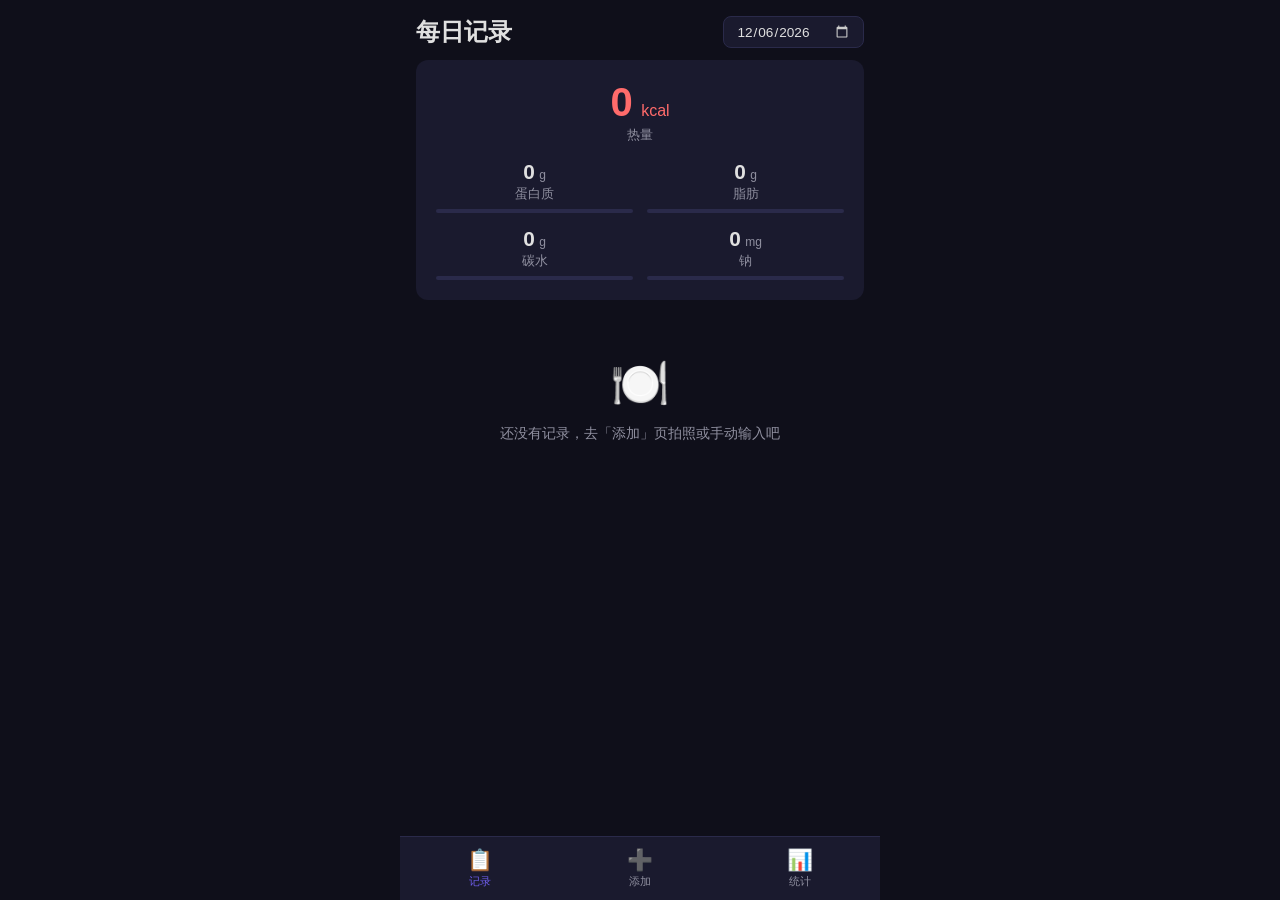
==== index.html @ 3f04aa39 "Initial commit: 营养热量追踪 PWA" ====
<!DOCTYPE html>
<html lang="zh-CN">
<head>
  <meta charset="UTF-8">
  <meta name="viewport" content="width=device-width, initial-scale=1.0, user-scalable=no">
  <meta name="theme-color" content="#1a1a2e">
  <meta name="description" content="营养热量追踪 - 拍照识别营养成分表，计算每日营养摄入">
  <link rel="manifest" href="manifest.json">
  <link rel="icon" href="icons/icon-192.svg">
  <title>营养热量追踪</title>
  <link rel="stylesheet" href="css/style.css">
</head>
<body>
  <div id="app">
    <!-- ====== 记录页 ====== -->
    <div id="page-log" class="page active">
      <div class="page-header">
        <h1>每日记录</h1>
        <input type="date" id="log-date" class="date-picker">
      </div>

      <!-- 每日营养总结卡片 -->
      <div class="summary-card">
        <div class="summary-main">
          <div class="summary-item highlight">
            <span class="summary-value" id="sum-kcal">0</span>
            <span class="summary-unit">kcal</span>
            <span class="summary-label">热量</span>
          </div>
        </div>
        <div class="summary-grid">
          <div class="summary-item">
            <span class="summary-value" id="sum-protein">0</span>
            <span class="summary-unit">g</span>
            <span class="summary-label">蛋白质</span>
            <div class="progress-bar"><div class="progress-fill protein" id="bar-protein"></div></div>
          </div>
          <div class="summary-item">
            <span class="summary-value" id="sum-fat">0</span>
            <span class="summary-unit">g</span>
            <span class="summary-label">脂肪</span>
            <div class="progress-bar"><div class="progress-fill fat" id="bar-fat"></div></div>
          </div>
          <div class="summary-item">
            <span class="summary-value" id="sum-carbs">0</span>
            <span class="summary-unit">g</span>
            <span class="summary-label">碳水</span>
            <div class="progress-bar"><div class="progress-fill carbs" id="bar-carbs"></div></div>
          </div>
          <div class="summary-item">
            <span class="summary-value" id="sum-sodium">0</span>
            <span class="summary-unit">mg</span>
            <span class="summary-label">钠</span>
            <div class="progress-bar"><div class="progress-fill sodium" id="bar-sodium"></div></div>
          </div>
        </div>
      </div>

      <!-- 食物列表 -->
      <div class="food-list" id="food-list">
        <div class="empty-state">
          <span class="empty-icon">🍽️</span>
          <p>还没有记录，去「添加」页拍照或手动输入吧</p>
        </div>
      </div>
    </div>

    <!-- ====== 添加页 ====== -->
    <div id="page-add" class="page">
      <div class="page-header">
        <h1>添加食物</h1>
      </div>

      <!-- 步骤 1: 上传图片 -->
      <div id="add-step-upload" class="add-step">
        <div class="upload-area">
          <input type="file" id="file-input" accept="image/*" capture="environment" hidden>
          <button class="btn btn-primary btn-lg" id="btn-camera">
            <span class="btn-icon">📷</span> 拍照
          </button>
          <button class="btn btn-outline btn-lg" id="btn-gallery">
            <span class="btn-icon">🖼️</span> 从相册选择
          </button>
          <button class="btn btn-text" id="btn-manual">
            跳过拍照，手动输入
          </button>
        </div>
      </div>

      <!-- 步骤 2: 图片预览 & OCR -->
      <div id="add-step-preview" class="add-step hidden">
        <div class="preview-container">
          <img id="preview-img" src="" alt="预览">
          <button class="btn btn-secondary" id="btn-repick">重新选择</button>
        </div>
        <button class="btn btn-primary btn-lg btn-full" id="btn-ocr-start">
          开始识别营养成分
        </button>
      </div>

      <!-- 步骤 3: OCR 进行中 -->
      <div id="add-step-ocr" class="add-step hidden">
        <div class="ocr-loading">
          <div class="spinner"></div>
          <p id="ocr-status">正在加载识别引擎...</p>
          <div class="ocr-progress-bar">
            <div class="ocr-progress-fill" id="ocr-progress"></div>
          </div>
        </div>
      </div>

      <!-- 步骤 4 & 5: 识别结果 + 输入重量 -->
      <div id="add-step-result" class="add-step hidden">
        <div class="result-card">
          <div class="form-group">
            <label>食品名称</label>
            <input type="text" id="food-name" placeholder="例如：奥利奥饼干">
          </div>

          <div class="form-group">
            <label>营养成分（每 100g）</label>
            <div class="nutrition-form">
              <div class="nf-row">
                <span class="nf-label">能量</span>
                <input type="number" id="nf-energy" step="0.1" placeholder="0">
                <span class="nf-unit">kJ</span>
                <span class="nf-derived" id="nf-kcal"></span>
              </div>
              <div class="nf-row">
                <span class="nf-label">蛋白质</span>
                <input type="number" id="nf-protein" step="0.1" placeholder="0">
                <span class="nf-unit">g</span>
              </div>
              <div class="nf-row">
                <span class="nf-label">脂肪</span>
                <input type="number" id="nf-fat" step="0.1" placeholder="0">
                <span class="nf-unit">g</span>
              </div>
              <div class="nf-row">
                <span class="nf-label">碳水</span>
                <input type="number" id="nf-carbs" step="0.1" placeholder="0">
                <span class="nf-unit">g</span>
              </div>
              <div class="nf-row">
                <span class="nf-label">钠</span>
                <input type="number" id="nf-sodium" step="0.1" placeholder="0">
                <span class="nf-unit">mg</span>
              </div>
            </div>
          </div>

          <div class="form-group">
            <label>吃了多少？</label>
            <div class="weight-input-row">
              <input type="number" id="food-weight" step="0.1" placeholder="0" class="weight-input">
              <span class="weight-unit">克 (g)</span>
            </div>
            <div class="quick-weights">
              <button class="btn btn-sm btn-outline" data-weight="50">50g</button>
              <button class="btn btn-sm btn-outline" data-weight="100">100g</button>
              <button class="btn btn-sm btn-outline" data-weight="200">200g</button>
              <button class="btn btn-sm btn-outline" data-weight="250">250g</button>
              <button class="btn btn-sm btn-outline" data-weight="500">500g</button>
            </div>
          </div>

          <!-- 预估摄入 -->
          <div class="estimated-intake" id="estimated-intake">
            <div class="est-title">预估摄入</div>
            <div class="est-grid">
              <span>热量: <strong id="est-kcal">0</strong> kcal</span>
              <span>蛋白质: <strong id="est-protein">0</strong> g</span>
              <span>脂肪: <strong id="est-fat">0</strong> g</span>
              <span>碳水: <strong id="est-carbs">0</strong> g</span>
              <span>钠: <strong id="est-sodium">0</strong> mg</span>
            </div>
          </div>

          <button class="btn btn-primary btn-lg btn-full" id="btn-save">保存记录</button>
        </div>
      </div>
    </div>

    <!-- ====== 统计页 ====== -->
    <div id="page-stats" class="page">
      <div class="page-header">
        <h1>营养统计</h1>
      </div>

      <div class="stats-period">
        <button class="btn btn-sm btn-active" data-period="7">7天</button>
        <button class="btn btn-sm btn-outline" data-period="30">30天</button>
      </div>

      <!-- 热量趋势图 -->
      <div class="stats-card">
        <h3>每日热量摄入趋势</h3>
        <div class="chart-container" id="chart-calories">
          <div class="empty-state small">
            <p>数据不足，多记录几天再来看吧</p>
          </div>
        </div>
      </div>

      <!-- 平均摄入 -->
      <div class="stats-card">
        <h3>平均每日摄入</h3>
        <div class="stats-avg-grid" id="stats-avg">
          <div class="stat-avg-item">
            <span class="stat-value" id="avg-kcal">--</span>
            <span class="stat-label">热量 (kcal)</span>
          </div>
          <div class="stat-avg-item">
            <span class="stat-value" id="avg-protein">--</span>
            <span class="stat-label">蛋白质 (g)</span>
          </div>
          <div class="stat-avg-item">
            <span class="stat-value" id="avg-fat">--</span>
            <span class="stat-label">脂肪 (g)</span>
          </div>
          <div class="stat-avg-item">
            <span class="stat-value" id="avg-carbs">--</span>
            <span class="stat-label">碳水 (g)</span>
          </div>
        </div>
      </div>
    </div>

    <!-- ====== 底部导航 ====== -->
    <nav class="bottom-nav">
      <button class="nav-btn active" data-page="log">
        <span class="nav-icon">📋</span>
        <span class="nav-text">记录</span>
      </button>
      <button class="nav-btn" data-page="add">
        <span class="nav-icon">➕</span>
        <span class="nav-text">添加</span>
      </button>
      <button class="nav-btn" data-page="stats">
        <span class="nav-icon">📊</span>
        <span class="nav-text">统计</span>
      </button>
    </nav>

    <!-- 提示消息 -->
    <div class="toast" id="toast"></div>
  </div>

  <script src="js/storage.js"></script>
  <script src="js/calc.js"></script>
  <script src="js/parser.js"></script>
  <script src="js/ocr.js"></script>
  <script src="js/ui.js"></script>
  <script src="js/app.js"></script>
</body>
</html>
---- css/style.css ----
/* ====== Reset & Base ====== */
*, *::before, *::after { box-sizing: border-box; margin: 0; padding: 0; }

:root {
  --bg: #0f0f1a;
  --surface: #1a1a2e;
  --surface2: #222240;
  --border: #2a2a4a;
  --text: #e0e0e0;
  --text-secondary: #9090a0;
  --primary: #6c5ce7;
  --primary-hover: #7d6ff0;
  --danger: #e74c3c;
  --success: #2ecc71;
  --warning: #f39c12;
  --kcal: #ff6b6b;
  --protein: #4ecdc4;
  --fat: #f9ca24;
  --carbs: #a29bfe;
  --sodium: #fd79a8;
  --radius: 12px;
  --radius-sm: 8px;
  --bottom-nav-h: 64px;
  --header-h: 56px;
  --safe-bottom: env(safe-area-inset-bottom, 0px);
}

html, body {
  height: 100%;
  font-family: -apple-system, BlinkMacSystemFont, "Segoe UI", Roboto, "Helvetica Neue", sans-serif;
  background: var(--bg);
  color: var(--text);
  -webkit-tap-highlight-color: transparent;
  overscroll-behavior: none;
}

input, button { font-family: inherit; font-size: inherit; color: inherit; }
input { background: var(--bg); border: 1px solid var(--border); border-radius: var(--radius-sm); padding: 10px 14px; color: var(--text); width: 100%; outline: none; transition: border-color 0.2s; }
input:focus { border-color: var(--primary); }
button { cursor: pointer; border: none; background: none; }
.hidden { display: none !important; }

/* ====== App Layout ====== */
#app {
  max-width: 480px;
  margin: 0 auto;
  height: 100%;
  display: flex;
  flex-direction: column;
  position: relative;
}
.page {
  display: none;
  flex: 1;
  overflow-y: auto;
  padding: 0 16px var(--bottom-nav-h);
}
.page.active { display: block; }
.page-header {
  position: sticky; top: 0; z-index: 10;
  background: var(--bg);
  padding: 16px 0 12px;
  display: flex;
  align-items: center;
  justify-content: space-between;
}
.page-header h1 { font-size: 1.5rem; font-weight: 700; }

/* ====== Bottom Nav ====== */
.bottom-nav {
  position: fixed; bottom: 0; left: 50%; transform: translateX(-50%);
  max-width: 480px; width: 100%;
  height: var(--bottom-nav-h);
  padding-bottom: var(--safe-bottom);
  background: var(--surface);
  border-top: 1px solid var(--border);
  display: flex;
  z-index: 100;
}
.nav-btn {
  flex: 1;
  display: flex;
  flex-direction: column;
  align-items: center;
  justify-content: center;
  color: var(--text-secondary);
  transition: color 0.2s;
  gap: 2px;
}
.nav-btn.active { color: var(--primary); }
.nav-icon { font-size: 1.3rem; }
.nav-text { font-size: 0.7rem; }

/* ====== Summary Card ====== */
.summary-card {
  background: var(--surface);
  border-radius: var(--radius);
  padding: 20px;
  margin-bottom: 16px;
}
.summary-main { text-align: center; margin-bottom: 16px; }
.summary-item.highlight .summary-value {
  font-size: 2.5rem;
  font-weight: 800;
  color: var(--kcal);
}
.summary-item.highlight .summary-unit {
  font-size: 1rem;
  color: var(--kcal);
  margin-left: 4px;
}
.summary-label { display: block; font-size: 0.8rem; color: var(--text-secondary); margin-top: 2px; }

.summary-grid {
  display: grid;
  grid-template-columns: 1fr 1fr;
  gap: 14px;
}
.summary-item { text-align: center; }
.summary-item .summary-value { font-size: 1.3rem; font-weight: 700; }
.summary-item .summary-unit { font-size: 0.75rem; color: var(--text-secondary); }

.progress-bar {
  height: 4px;
  background: var(--border);
  border-radius: 2px;
  margin-top: 6px;
  overflow: hidden;
}
.progress-fill { height: 100%; border-radius: 2px; transition: width 0.4s; }
.progress-fill.protein { background: var(--protein); }
.progress-fill.fat { background: var(--fat); }
.progress-fill.carbs { background: var(--carbs); }
.progress-fill.sodium { background: var(--sodium); }

/* ====== Food List ====== */
.food-list { display: flex; flex-direction: column; gap: 12px; }
.food-item {
  background: var(--surface);
  border-radius: var(--radius);
  padding: 14px;
  display: flex;
  gap: 12px;
  align-items: center;
  position: relative;
}
.food-item-thumb {
  width: 48px; height: 48px;
  border-radius: var(--radius-sm);
  object-fit: cover;
  background: var(--surface2);
  flex-shrink: 0;
}
.food-item-info { flex: 1; min-width: 0; }
.food-item-name { font-weight: 600; font-size: 0.95rem; margin-bottom: 4px; white-space: nowrap; overflow: hidden; text-overflow: ellipsis; }
.food-item-meta { font-size: 0.78rem; color: var(--text-secondary); }
.food-item-calories { text-align: right; flex-shrink: 0; }
.food-item-calories strong { font-size: 1.1rem; color: var(--kcal); }
.food-item-calories span { font-size: 0.7rem; color: var(--text-secondary); display: block; }
.food-item-delete {
  position: absolute; top: 8px; right: 8px;
  width: 24px; height: 24px;
  border-radius: 50%;
  background: var(--danger);
  color: white;
  font-size: 0.7rem;
  display: flex;
  align-items: center;
  justify-content: center;
  opacity: 0;
  transition: opacity 0.2s;
}
.food-item:hover .food-item-delete,
.food-item:active .food-item-delete { opacity: 1; }

.empty-state { text-align: center; padding: 40px 20px; color: var(--text-secondary); }
.empty-icon { font-size: 3rem; display: block; margin-bottom: 12px; }
.empty-state p { font-size: 0.9rem; }
.empty-state.small { padding: 20px; }
.empty-state.small p { font-size: 0.8rem; }

/* ====== Date Picker ====== */
.date-picker {
  background: var(--surface);
  border: 1px solid var(--border);
  border-radius: var(--radius-sm);
  padding: 6px 12px;
  color: var(--text);
  width: auto;
  font-size: 0.85rem;
}
.date-picker::-webkit-calendar-picker-indicator { filter: invert(0.8); }

/* ====== Buttons ====== */
.btn {
  display: inline-flex;
  align-items: center;
  justify-content: center;
  gap: 6px;
  padding: 10px 20px;
  border-radius: var(--radius-sm);
  font-weight: 600;
  font-size: 0.9rem;
  transition: all 0.2s;
}
.btn-primary { background: var(--primary); color: white; }
.btn-primary:hover, .btn-primary:active { background: var(--primary-hover); }
.btn-secondary { background: var(--surface2); color: var(--text); }
.btn-outline { background: transparent; border: 1px solid var(--border); color: var(--text); }
.btn-outline:active { background: var(--surface2); }
.btn-text { color: var(--text-secondary); text-decoration: underline; }
.btn-lg { padding: 14px 28px; font-size: 1rem; border-radius: var(--radius); }
.btn-full { width: 100%; }
.btn-sm { padding: 6px 12px; font-size: 0.78rem; border-radius: 6px; }
.btn-icon { font-size: 1.2rem; }
.btn-active { background: var(--primary); color: white; }

/* ====== Upload Area ====== */
.upload-area {
  display: flex;
  flex-direction: column;
  gap: 14px;
  align-items: center;
  padding: 40px 20px;
}
.preview-container { text-align: center; margin-bottom: 16px; }
#preview-img {
  width: 100%;
  max-height: 300px;
  object-fit: contain;
  border-radius: var(--radius);
  background: var(--surface2);
}
.preview-container .btn { margin-top: 10px; }

/* ====== OCR Loading ====== */
.ocr-loading { text-align: center; padding: 40px 20px; }
.spinner {
  width: 48px; height: 48px;
  border: 4px solid var(--border);
  border-top-color: var(--primary);
  border-radius: 50%;
  animation: spin 0.8s linear infinite;
  margin: 0 auto 20px;
}
@keyframes spin { to { transform: rotate(360deg); } }
.ocr-progress-bar {
  height: 6px;
  background: var(--border);
  border-radius: 3px;
  margin-top: 16px;
  overflow: hidden;
}
.ocr-progress-fill {
  height: 100%;
  background: var(--primary);
  border-radius: 3px;
  width: 0%;
  transition: width 0.3s;
}

/* ====== Result Form ====== */
.result-card { display: flex; flex-direction: column; gap: 18px; }
.form-group { display: flex; flex-direction: column; gap: 8px; }
.form-group label { font-weight: 600; font-size: 0.9rem; color: var(--text-secondary); }

.nutrition-form { background: var(--bg); border-radius: var(--radius-sm); padding: 4px; }
.nf-row {
  display: flex;
  align-items: center;
  gap: 10px;
  padding: 8px 12px;
  border-bottom: 1px solid var(--border);
}
.nf-row:last-child { border-bottom: none; }
.nf-label { width: 50px; font-size: 0.85rem; flex-shrink: 0; }
.nf-row input {
  flex: 1;
  padding: 6px 10px;
  font-size: 0.9rem;
  text-align: right;
}
.nf-unit { width: 30px; font-size: 0.8rem; color: var(--text-secondary); text-align: right; }
.nf-derived { font-size: 0.75rem; color: var(--kcal); min-width: 60px; }

.weight-input-row { display: flex; align-items: center; gap: 10px; }
.weight-input { font-size: 1.5rem; font-weight: 700; text-align: center; }
.weight-unit { font-size: 1rem; color: var(--text-secondary); white-space: nowrap; }

.quick-weights { display: flex; gap: 8px; flex-wrap: wrap; }

/* ====== Estimated Intake ====== */
.estimated-intake {
  background: var(--surface2);
  border-radius: var(--radius-sm);
  padding: 14px;
}
.est-title { font-weight: 700; font-size: 0.85rem; margin-bottom: 8px; color: var(--primary); }
.est-grid { display: grid; grid-template-columns: 1fr 1fr; gap: 6px; font-size: 0.85rem; }
.est-grid strong { color: var(--kcal); }

/* ====== Stats ====== */
.stats-period { display: flex; gap: 8px; margin-bottom: 16px; }

.stats-card {
  background: var(--surface);
  border-radius: var(--radius);
  padding: 18px;
  margin-bottom: 16px;
}
.stats-card h3 { font-size: 0.95rem; margin-bottom: 12px; color: var(--text-secondary); }

.chart-container { overflow-x: auto; overflow-y: hidden; }
.chart-bars {
  display: flex;
  gap: 6px;
  align-items: flex-end;
  height: 180px;
  min-height: 120px;
  padding: 0 4px;
}
.chart-bar-wrapper {
  flex: 1;
  min-width: 24px;
  display: flex;
  flex-direction: column;
  align-items: center;
  height: 100%;
  justify-content: flex-end;
}
.chart-bar {
  width: 100%;
  max-width: 40px;
  background: var(--primary);
  border-radius: 4px 4px 0 0;
  min-height: 2px;
  transition: height 0.3s;
  position: relative;
}
.chart-bar-value {
  position: absolute;
  top: -18px;
  left: 50%;
  transform: translateX(-50%);
  font-size: 0.6rem;
  color: var(--text-secondary);
  white-space: nowrap;
}
.chart-bar-label {
  font-size: 0.6rem;
  color: var(--text-secondary);
  margin-top: 4px;
  white-space: nowrap;
}

.stats-avg-grid {
  display: grid;
  grid-template-columns: 1fr 1fr;
  gap: 12px;
}
.stat-avg-item {
  text-align: center;
  padding: 12px;
  background: var(--bg);
  border-radius: var(--radius-sm);
}
.stat-value { font-size: 1.4rem; font-weight: 700; display: block; }
.stat-label { font-size: 0.75rem; color: var(--text-secondary); }

/* ====== Toast ====== */
.toast {
  position: fixed;
  bottom: calc(var(--bottom-nav-h) + var(--safe-bottom) + 16px);
  left: 50%;
  transform: translateX(-50%) translateY(100px);
  background: var(--surface2);
  color: var(--text);
  padding: 10px 24px;
  border-radius: 20px;
  font-size: 0.85rem;
  z-index: 200;
  opacity: 0;
  transition: all 0.3s;
  pointer-events: none;
  white-space: nowrap;
}
.toast.show { opacity: 1; transform: translateX(-50%) translateY(0); }

/* ====== Mobile Responsive ====== */
@media (max-width: 360px) {
  .summary-grid { gap: 8px; }
  .summary-item .summary-value { font-size: 1.1rem; }
  .summary-item.highlight .summary-value { font-size: 2rem; }
}
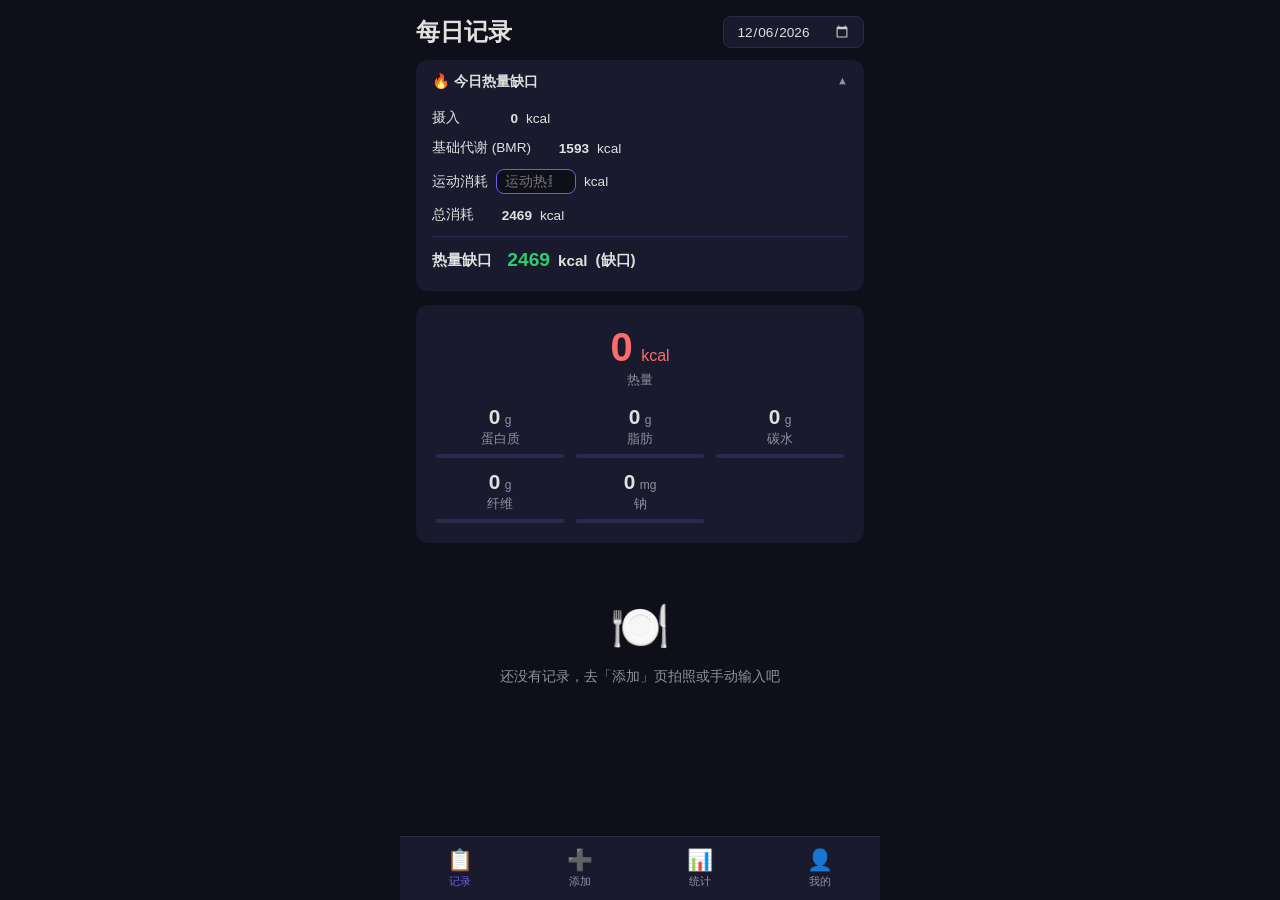
==== commit 80548d4c: "v2: 食物仓库 + 热量缺口 + NRV% + 身体参数推荐 + 折线图 - 食物数据库扩至157种，全量补充膳食纤维 - 新增食物仓库 (pantry)，OCR后可保存复用 - 新增热量缺口卡片，" ====
--- a/index.html
+++ b/index.html
@@ -19,6 +19,39 @@
         <input type="date" id="log-date" class="date-picker">
       </div>
 
+      <!-- 热量缺口卡片 -->
+      <div class="deficit-card" id="deficit-card">
+        <div class="deficit-header" id="deficit-toggle">
+          <span>🔥 今日热量缺口</span>
+          <span class="deficit-arrow" id="deficit-arrow">▼</span>
+        </div>
+        <div class="deficit-body" id="deficit-body">
+          <div class="deficit-row">
+            <span>摄入</span>
+            <strong id="def-intake">0</strong> kcal
+          </div>
+          <div class="deficit-row">
+            <span>基础代谢 (BMR)</span>
+            <strong id="def-bmr">--</strong> kcal
+          </div>
+          <div class="deficit-row deficit-exercise">
+            <span>运动消耗</span>
+            <input type="number" id="exercise-input" placeholder="运动热量" step="10" min="0">
+            <span>kcal</span>
+          </div>
+          <div class="deficit-row">
+            <span>总消耗</span>
+            <strong id="def-tdee">--</strong> kcal
+          </div>
+          <div class="deficit-divider"></div>
+          <div class="deficit-row deficit-result">
+            <span>热量缺口</span>
+            <strong id="def-gap">--</strong> kcal
+            <span id="def-label"></span>
+          </div>
+        </div>
+      </div>
+
       <!-- 每日营养总结卡片 -->
       <div class="summary-card">
         <div class="summary-main">
@@ -32,31 +65,36 @@
           <div class="summary-item">
             <span class="summary-value" id="sum-protein">0</span>
             <span class="summary-unit">g</span>
-            <span class="summary-label">蛋白质</span>
+            <span class="summary-label">蛋白质 <span class="nrv-tag" id="nrv-protein"></span></span>
             <div class="progress-bar"><div class="progress-fill protein" id="bar-protein"></div></div>
           </div>
           <div class="summary-item">
             <span class="summary-value" id="sum-fat">0</span>
             <span class="summary-unit">g</span>
-            <span class="summary-label">脂肪</span>
+            <span class="summary-label">脂肪 <span class="nrv-tag" id="nrv-fat"></span></span>
             <div class="progress-bar"><div class="progress-fill fat" id="bar-fat"></div></div>
           </div>
           <div class="summary-item">
             <span class="summary-value" id="sum-carbs">0</span>
             <span class="summary-unit">g</span>
-            <span class="summary-label">碳水</span>
+            <span class="summary-label">碳水 <span class="nrv-tag" id="nrv-carbs"></span></span>
             <div class="progress-bar"><div class="progress-fill carbs" id="bar-carbs"></div></div>
+          </div>
+          <div class="summary-item">
+            <span class="summary-value" id="sum-fiber">0</span>
+            <span class="summary-unit">g</span>
+            <span class="summary-label">纤维 <span class="nrv-tag" id="nrv-fiber"></span></span>
+            <div class="progress-bar"><div class="progress-fill fiber" id="bar-fiber"></div></div>
           </div>
           <div class="summary-item">
             <span class="summary-value" id="sum-sodium">0</span>
             <span class="summary-unit">mg</span>
-            <span class="summary-label">钠</span>
+            <span class="summary-label">钠 <span class="nrv-tag" id="nrv-sodium"></span></span>
             <div class="progress-bar"><div class="progress-fill sodium" id="bar-sodium"></div></div>
           </div>
         </div>
       </div>
 
-      <!-- 食物列表 -->
       <div class="food-list" id="food-list">
         <div class="empty-state">
           <span class="empty-icon">🍽️</span>
@@ -70,6 +108,18 @@
       <div class="page-header">
         <h1>添加食物</h1>
       </div>
+
+      <!-- 搜索常见食物 -->
+      <div class="food-search" id="food-search">
+        <div class="search-input-wrapper">
+          <span class="search-icon">🔍</span>
+          <input type="text" id="food-search-input" placeholder="搜索食物（苹果、鸡胸肉...）或我的仓库" autocomplete="off">
+          <button class="search-clear hidden" id="search-clear">✕</button>
+        </div>
+        <div class="search-results hidden" id="search-results"></div>
+      </div>
+
+      <div class="search-divider"><span>或者拍照识别</span></div>
 
       <!-- 步骤 1: 上传图片 -->
       <div id="add-step-upload" class="add-step">
@@ -112,6 +162,8 @@
       <!-- 步骤 4 & 5: 识别结果 + 输入重量 -->
       <div id="add-step-result" class="add-step hidden">
         <div class="result-card">
+          <button class="btn btn-text btn-back" id="btn-back-to-upload">← 返回</button>
+
           <div class="form-group">
             <label>食品名称</label>
             <input type="text" id="food-name" placeholder="例如：奥利奥饼干">
@@ -139,6 +191,11 @@
               <div class="nf-row">
                 <span class="nf-label">碳水</span>
                 <input type="number" id="nf-carbs" step="0.1" placeholder="0">
+                <span class="nf-unit">g</span>
+              </div>
+              <div class="nf-row">
+                <span class="nf-label">膳食纤维</span>
+                <input type="number" id="nf-fiber" step="0.1" placeholder="0">
                 <span class="nf-unit">g</span>
               </div>
               <div class="nf-row">
@@ -164,7 +221,6 @@
             </div>
           </div>
 
-          <!-- 预估摄入 -->
           <div class="estimated-intake" id="estimated-intake">
             <div class="est-title">预估摄入</div>
             <div class="est-grid">
@@ -172,11 +228,15 @@
               <span>蛋白质: <strong id="est-protein">0</strong> g</span>
               <span>脂肪: <strong id="est-fat">0</strong> g</span>
               <span>碳水: <strong id="est-carbs">0</strong> g</span>
+              <span>纤维: <strong id="est-fiber">0</strong> g</span>
               <span>钠: <strong id="est-sodium">0</strong> mg</span>
             </div>
           </div>
 
-          <button class="btn btn-primary btn-lg btn-full" id="btn-save">保存记录</button>
+          <div class="result-actions">
+            <button class="btn btn-primary btn-lg btn-full" id="btn-save">💾 保存记录</button>
+            <button class="btn btn-outline btn-lg btn-full" id="btn-save-pantry">📦 保存到我的仓库</button>
+          </div>
         </div>
       </div>
     </div>
@@ -192,9 +252,14 @@
         <button class="btn btn-sm btn-outline" data-period="30">30天</button>
       </div>
 
-      <!-- 热量趋势图 -->
       <div class="stats-card">
-        <h3>每日热量摄入趋势</h3>
+        <div class="chart-header">
+          <h3>每日热量摄入趋势</h3>
+          <div class="chart-toggle">
+            <button class="btn btn-xs btn-active chart-type-btn" data-chart="bar">📊 柱形</button>
+            <button class="btn btn-xs btn-outline chart-type-btn" data-chart="line">📈 折线</button>
+          </div>
+        </div>
         <div class="chart-container" id="chart-calories">
           <div class="empty-state small">
             <p>数据不足，多记录几天再来看吧</p>
@@ -202,7 +267,6 @@
         </div>
       </div>
 
-      <!-- 平均摄入 -->
       <div class="stats-card">
         <h3>平均每日摄入</h3>
         <div class="stats-avg-grid" id="stats-avg">
@@ -226,8 +290,95 @@
       </div>
     </div>
 
+    <!-- ====== 我的页面 ====== -->
+    <div id="page-profile" class="page">
+      <div class="page-header">
+        <h1>我的</h1>
+      </div>
+
+      <!-- 身体参数 -->
+      <div class="profile-section">
+        <h3>身体参数</h3>
+        <div class="profile-form">
+          <div class="pf-row">
+            <label>性别</label>
+            <div class="pf-options">
+              <button class="btn btn-sm gender-btn" data-gender="male" id="gender-male">👨 男</button>
+              <button class="btn btn-sm btn-outline gender-btn" data-gender="female" id="gender-female">👩 女</button>
+            </div>
+          </div>
+          <div class="pf-row">
+            <label>身高 (cm)</label>
+            <input type="number" id="pf-height" value="170" min="100" max="250" step="1">
+          </div>
+          <div class="pf-row">
+            <label>体重 (kg)</label>
+            <input type="number" id="pf-weight" value="65" min="30" max="200" step="0.1">
+          </div>
+          <div class="pf-row">
+            <label>年龄</label>
+            <input type="number" id="pf-age" value="25" min="10" max="100" step="1">
+          </div>
+          <div class="pf-row">
+            <label>目标</label>
+            <div class="pf-options wrap">
+              <button class="btn btn-sm goal-btn" data-goal="cut" id="goal-cut">🎯 减脂</button>
+              <button class="btn btn-sm btn-outline goal-btn" data-goal="bulk" id="goal-bulk">💪 增肌</button>
+              <button class="btn btn-sm btn-outline goal-btn" data-goal="maintain" id="goal-maintain">⚖️ 维持</button>
+              <button class="btn btn-sm btn-outline goal-btn" data-goal="balanced" id="goal-balanced">🔄 综合</button>
+            </div>
+          </div>
+          <div class="pf-row">
+            <label>活动水平</label>
+            <select id="pf-activity" class="pf-select">
+              <option value="sedentary">久坐不动</option>
+              <option value="light">轻度活动 (1-2次/周)</option>
+              <option value="moderate" selected>中度活动 (3-5次/周)</option>
+              <option value="active">活跃 (6-7次/周)</option>
+              <option value="very_active">高强度 (每天训练)</option>
+            </select>
+          </div>
+        </div>
+      </div>
+
+      <!-- 推荐结果 -->
+      <div class="profile-section" id="profile-results">
+        <h3>推荐摄入</h3>
+        <div class="recommend-card">
+          <div class="rec-row">
+            <span>BMI</span>
+            <strong id="rec-bmi">--</strong>
+            <span class="rec-tag" id="rec-bmi-tag"></span>
+          </div>
+          <div class="rec-row">
+            <span>推荐体重</span>
+            <strong id="rec-weight-range">--</strong>
+          </div>
+          <div class="rec-row">
+            <span>基础代谢 BMR</span>
+            <strong id="rec-bmr">--</strong> kcal/天
+          </div>
+          <div class="rec-row">
+            <span>每日总消耗 TDEE</span>
+            <strong id="rec-tdee">--</strong> kcal/天
+          </div>
+          <div class="rec-row highlight">
+            <span>目标摄入</span>
+            <strong id="rec-goal-kcal">--</strong> kcal/天
+          </div>
+          <div class="rec-macros">
+            <div class="rec-macro-item">蛋白质<br><strong id="rec-protein">--</strong>g</div>
+            <div class="rec-macro-item">脂肪<br><strong id="rec-fat">--</strong>g</div>
+            <div class="rec-macro-item">碳水<br><strong id="rec-carbs">--</strong>g</div>
+            <div class="rec-macro-item">纤维<br><strong id="rec-fiber">--</strong>g</div>
+          </div>
+          <button class="btn btn-primary btn-full" id="btn-save-profile">保存参数</button>
+        </div>
+      </div>
+    </div>
+
     <!-- ====== 底部导航 ====== -->
-    <nav class="bottom-nav">
+    <nav class="bottom-nav four-tabs">
       <button class="nav-btn active" data-page="log">
         <span class="nav-icon">📋</span>
         <span class="nav-text">记录</span>
@@ -240,9 +391,12 @@
         <span class="nav-icon">📊</span>
         <span class="nav-text">统计</span>
       </button>
+      <button class="nav-btn" data-page="profile">
+        <span class="nav-icon">👤</span>
+        <span class="nav-text">我的</span>
+      </button>
     </nav>
 
-    <!-- 提示消息 -->
     <div class="toast" id="toast"></div>
   </div>
 
@@ -250,6 +404,8 @@
   <script src="js/calc.js"></script>
   <script src="js/parser.js"></script>
   <script src="js/ocr.js"></script>
+  <script src="js/foods.js"></script>
+  <script src="js/profile.js"></script>
   <script src="js/ui.js"></script>
   <script src="js/app.js"></script>
 </body>
--- a/css/style.css
+++ b/css/style.css
@@ -113,8 +113,8 @@
 
 .summary-grid {
   display: grid;
-  grid-template-columns: 1fr 1fr;
-  gap: 14px;
+  grid-template-columns: 1fr 1fr 1fr;
+  gap: 12px;
 }
 .summary-item { text-align: center; }
 .summary-item .summary-value { font-size: 1.3rem; font-weight: 700; }
@@ -232,6 +232,105 @@
   background: var(--surface2);
 }
 .preview-container .btn { margin-top: 10px; }
+
+/* ====== Food Search ====== */
+.food-search { margin-bottom: 12px; position: relative; }
+.search-input-wrapper {
+  display: flex;
+  align-items: center;
+  background: var(--surface);
+  border: 1px solid var(--border);
+  border-radius: var(--radius);
+  padding: 0 14px;
+  gap: 10px;
+  transition: border-color 0.2s;
+}
+.search-input-wrapper:focus-within { border-color: var(--primary); }
+.search-icon { font-size: 1.1rem; flex-shrink: 0; }
+#food-search-input {
+  flex: 1;
+  background: transparent;
+  border: none;
+  padding: 12px 0;
+  font-size: 0.95rem;
+  outline: none;
+}
+#food-search-input::placeholder { color: #5a5a70; }
+.search-clear {
+  width: 24px; height: 24px;
+  border-radius: 50%;
+  background: var(--border);
+  color: var(--text-secondary);
+  font-size: 0.7rem;
+  display: flex;
+  align-items: center;
+  justify-content: center;
+  flex-shrink: 0;
+}
+.search-clear.hidden { display: none; }
+
+.search-results {
+  position: absolute;
+  top: 100%;
+  left: 0; right: 0;
+  z-index: 50;
+  background: var(--surface);
+  border: 1px solid var(--border);
+  border-radius: var(--radius-sm);
+  margin-top: 4px;
+  max-height: 360px;
+  overflow-y: auto;
+  box-shadow: 0 8px 24px rgba(0,0,0,0.4);
+}
+.search-results.hidden { display: none; }
+
+.search-result-item {
+  display: flex;
+  align-items: center;
+  gap: 12px;
+  padding: 12px 14px;
+  cursor: pointer;
+  border-bottom: 1px solid var(--border);
+  transition: background 0.15s;
+}
+.search-result-item:last-child { border-bottom: none; }
+.search-result-item:active,
+.search-result-item:hover { background: var(--surface2); }
+.sr-emoji { font-size: 1.5rem; width: 36px; text-align: center; flex-shrink: 0; }
+.sr-info { flex: 1; min-width: 0; }
+.sr-name { font-weight: 600; font-size: 0.9rem; }
+.sr-category { font-size: 0.72rem; color: var(--text-secondary); }
+.sr-kcal { text-align: right; flex-shrink: 0; }
+.sr-kcal strong { font-size: 1.1rem; color: var(--kcal); }
+.sr-kcal span { font-size: 0.7rem; color: var(--text-secondary); display: block; }
+.sr-meta { font-size: 0.7rem; color: var(--text-secondary); margin-top: 2px; }
+
+.search-divider {
+  text-align: center;
+  margin: 8px 0;
+  position: relative;
+}
+.search-divider::before {
+  content: '';
+  position: absolute;
+  left: 0; right: 0; top: 50%;
+  height: 1px;
+  background: var(--border);
+}
+.search-divider span {
+  position: relative;
+  background: var(--bg);
+  padding: 0 14px;
+  color: var(--text-secondary);
+  font-size: 0.78rem;
+}
+
+.search-no-results {
+  padding: 20px;
+  text-align: center;
+  color: var(--text-secondary);
+  font-size: 0.85rem;
+}
 
 /* ====== OCR Loading ====== */
 .ocr-loading { text-align: center; padding: 40px 20px; }
@@ -386,6 +485,151 @@
 }
 .toast.show { opacity: 1; transform: translateX(-50%) translateY(0); }
 
+/* ====== NRV Tag ====== */
+.nrv-tag {
+  font-size: 0.65rem;
+  color: var(--text-secondary);
+  font-weight: 400;
+}
+.progress-fill.fiber { background: #a8e6cf; }
+
+/* ====== 4-Tab Nav ====== */
+.bottom-nav.four-tabs .nav-btn { flex: 1 0 25%; max-width: 25%; }
+
+.btn-xs { padding: 4px 10px; font-size: 0.72rem; border-radius: 5px; }
+.btn-back { color: var(--text-secondary); font-size: 0.85rem; padding: 6px 0; }
+
+/* ====== Deficit Card ====== */
+.deficit-card {
+  background: var(--surface);
+  border-radius: var(--radius);
+  margin-bottom: 14px;
+  overflow: hidden;
+}
+.deficit-header {
+  padding: 12px 16px;
+  display: flex;
+  justify-content: space-between;
+  align-items: center;
+  cursor: pointer;
+  font-weight: 600;
+  font-size: 0.9rem;
+}
+.deficit-arrow { font-size: 0.7rem; color: var(--text-secondary); transition: transform 0.3s; }
+.deficit-card.open .deficit-arrow { transform: rotate(180deg); }
+.deficit-body { padding: 0 16px 14px; display: none; }
+.deficit-card.open .deficit-body { display: block; }
+.deficit-row {
+  display: flex;
+  align-items: center;
+  gap: 8px;
+  padding: 6px 0;
+  font-size: 0.85rem;
+}
+.deficit-row strong { min-width: 50px; text-align: right; }
+.deficit-row input {
+  width: 80px;
+  padding: 4px 8px;
+  text-align: center;
+  font-size: 0.85rem;
+}
+.deficit-exercise input { background: var(--bg); border-color: var(--primary); }
+.deficit-divider { height: 1px; background: var(--border); margin: 6px 0; }
+.deficit-result { font-size: 0.95rem; font-weight: 600; }
+.deficit-result strong { font-size: 1.2rem; color: var(--success); }
+.deficit-result strong.surplus { color: var(--danger); }
+
+/* ====== Result Actions ====== */
+.result-actions { display: flex; flex-direction: column; gap: 8px; }
+
+/* ====== Chart Toggle ====== */
+.chart-header {
+  display: flex;
+  justify-content: space-between;
+  align-items: center;
+  margin-bottom: 12px;
+}
+.chart-header h3 { margin-bottom: 0; }
+.chart-toggle { display: flex; gap: 4px; }
+.chart-line-svg { width: 100%; height: 200px; overflow: visible; }
+.chart-line-svg .grid-line { stroke: var(--border); stroke-width: 0.5; }
+.chart-line-svg .data-line { stroke: var(--primary); stroke-width: 2.5; fill: none; stroke-linecap: round; stroke-linejoin: round; }
+.chart-line-svg .data-point { fill: var(--primary); }
+.chart-line-svg .data-label { font-size: 9px; fill: var(--text-secondary); }
+.chart-line-svg .axis-label { font-size: 9px; fill: var(--text-secondary); text-anchor: middle; }
+
+/* ====== Profile Page ====== */
+.profile-section {
+  background: var(--surface);
+  border-radius: var(--radius);
+  padding: 18px;
+  margin-bottom: 16px;
+}
+.profile-section h3 { font-size: 0.95rem; margin-bottom: 14px; color: var(--text-secondary); }
+
+.profile-form { display: flex; flex-direction: column; gap: 14px; }
+.pf-row { display: flex; align-items: center; gap: 12px; }
+.pf-row > label { width: 60px; font-size: 0.85rem; flex-shrink: 0; color: var(--text-secondary); }
+.pf-row input {
+  flex: 1;
+  padding: 8px 12px;
+  text-align: center;
+  font-weight: 600;
+}
+.pf-options { display: flex; gap: 6px; }
+.pf-options.wrap { flex-wrap: wrap; }
+.pf-select {
+  flex: 1;
+  background: var(--bg);
+  border: 1px solid var(--border);
+  border-radius: var(--radius-sm);
+  padding: 8px 12px;
+  color: var(--text);
+  font-size: 0.85rem;
+  outline: none;
+}
+.pf-select:focus { border-color: var(--primary); }
+
+/* Recommend card */
+.recommend-card {
+  display: flex;
+  flex-direction: column;
+  gap: 10px;
+}
+.rec-row {
+  display: flex;
+  align-items: center;
+  gap: 8px;
+  font-size: 0.88rem;
+}
+.rec-row strong { color: var(--kcal); }
+.rec-row.highlight strong { font-size: 1.3rem; color: var(--success); }
+.rec-tag {
+  font-size: 0.72rem;
+  padding: 2px 8px;
+  border-radius: 10px;
+  background: var(--border);
+  color: var(--text-secondary);
+}
+.rec-tag.underweight { background: #ffeaa7; color: #d68910; }
+.rec-tag.normal { background: #a8e6cf; color: #1e8449; }
+.rec-tag.overweight { background: #fab1a0; color: #c0392b; }
+.rec-macros {
+  display: grid;
+  grid-template-columns: 1fr 1fr 1fr 1fr;
+  gap: 8px;
+  margin: 6px 0;
+}
+.rec-macro-item {
+  text-align: center;
+  padding: 10px 4px;
+  background: var(--bg);
+  border-radius: var(--radius-sm);
+  font-size: 0.72rem;
+  color: var(--text-secondary);
+}
+.rec-macro-item strong { font-size: 0.9rem; color: var(--text); }
+
 /* ====== Mobile Responsive ====== */
 @media (max-width: 360px) {
   .summary-grid { gap: 8px; }
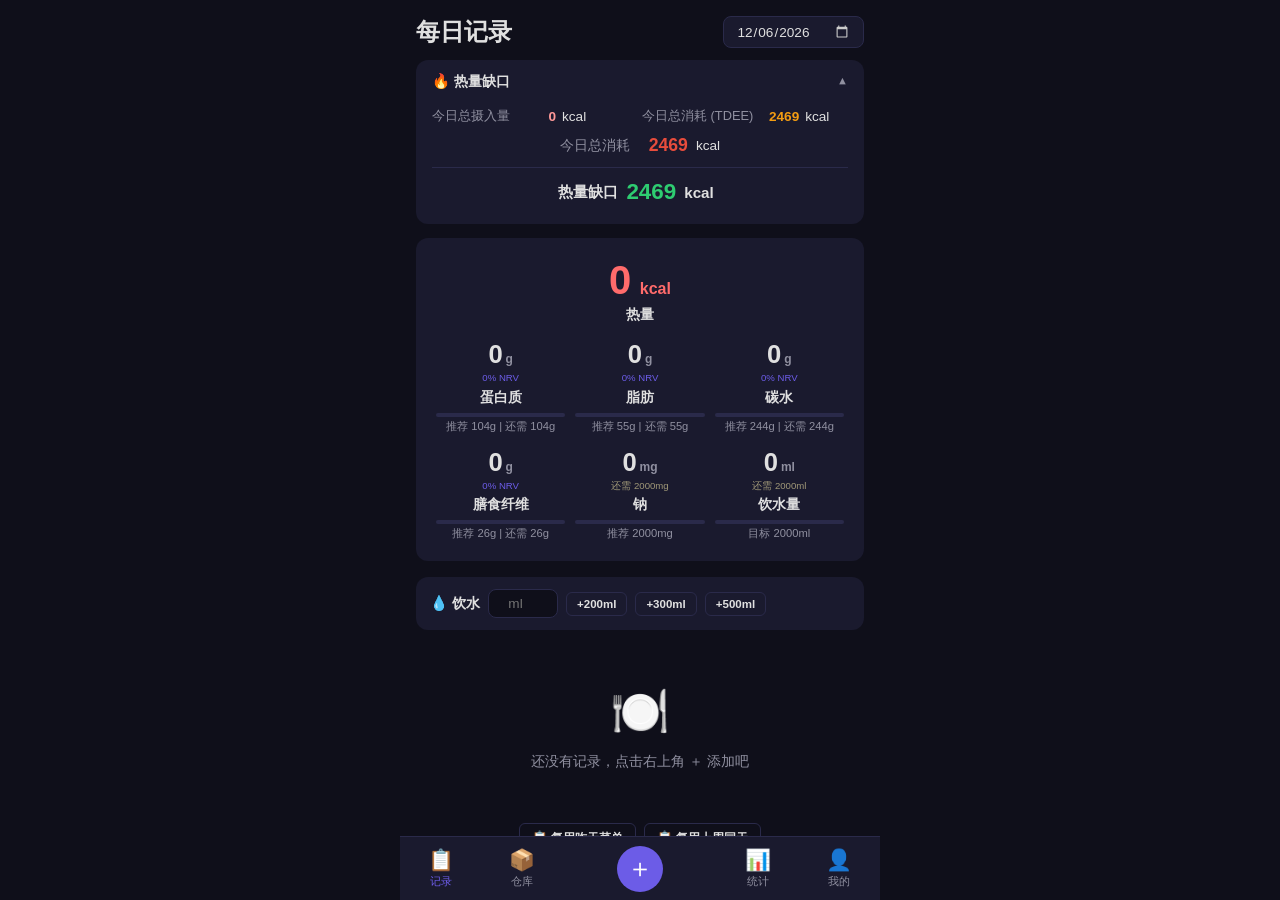
==== commit 2e2a07be: "v2.1: 深色/浅色主题切换 + 新PNG图标 + APK打包准备 - 新增白天/黑夜模式开关，默认深色，通过localStorage持久化 - 24个语义化CSS变量统一管理颜色，替换所有硬编码颜" ====
--- a/index.html
+++ b/index.html
@@ -6,7 +6,7 @@
   <meta name="theme-color" content="#1a1a2e">
   <meta name="description" content="营养热量追踪 - 拍照识别营养成分表，计算每日营养摄入">
   <link rel="manifest" href="manifest.json">
-  <link rel="icon" href="icons/icon-192.svg">
+  <link rel="icon" href="icons/icon-192.png">
   <title>营养热量追踪</title>
   <link rel="stylesheet" href="css/style.css">
 </head>
@@ -16,38 +16,48 @@
     <div id="page-log" class="page active">
       <div class="page-header">
         <h1>每日记录</h1>
-        <input type="date" id="log-date" class="date-picker">
+        <div class="header-actions">
+          <input type="date" id="log-date" class="date-picker">
+        </div>
       </div>
 
       <!-- 热量缺口卡片 -->
       <div class="deficit-card" id="deficit-card">
         <div class="deficit-header" id="deficit-toggle">
-          <span>🔥 今日热量缺口</span>
+          <span>🔥 热量缺口</span>
+          <span class="deficit-summary" id="deficit-summary"></span>
           <span class="deficit-arrow" id="deficit-arrow">▼</span>
         </div>
         <div class="deficit-body" id="deficit-body">
-          <div class="deficit-row">
-            <span>摄入</span>
-            <strong id="def-intake">0</strong> kcal
-          </div>
-          <div class="deficit-row">
-            <span>基础代谢 (BMR)</span>
-            <strong id="def-bmr">--</strong> kcal
-          </div>
-          <div class="deficit-row deficit-exercise">
-            <span>运动消耗</span>
-            <input type="number" id="exercise-input" placeholder="运动热量" step="10" min="0">
+          <div class="deficit-row deficit-intake-tdee">
+            <div class="deficit-half">
+              <span>今日总摄入量</span>
+              <strong id="def-intake">0</strong> kcal
+            </div>
+            <div class="deficit-half">
+              <span>今日总消耗 (TDEE)</span>
+              <strong id="def-tdee">--</strong> kcal
+            </div>
+          </div>
+          <div class="deficit-row deficit-exercise deficit-centered">
+            <span>额外运动消耗</span>
+            <input type="number" id="exercise-input" placeholder="今日运动消耗" step="10" min="0">
             <span>kcal</span>
-          </div>
-          <div class="deficit-row">
-            <span>总消耗</span>
-            <strong id="def-tdee">--</strong> kcal
+            <span class="exercise-hint" id="exercise-hint"></span>
+          </div>
+          <div class="deficit-row deficit-centered">
+            <span>今日总消耗</span>
+            <strong id="def-total-out">--</strong> kcal
           </div>
           <div class="deficit-divider"></div>
-          <div class="deficit-row deficit-result">
+          <div class="deficit-row deficit-result deficit-centered">
             <span>热量缺口</span>
             <strong id="def-gap">--</strong> kcal
             <span id="def-label"></span>
+          </div>
+          <div class="deficit-row deficit-target deficit-centered hidden" id="def-target-row">
+            <span>目标所需差值</span>
+            <strong id="def-target-gap">--</strong> kcal/天
           </div>
         </div>
       </div>
@@ -63,51 +73,98 @@
         </div>
         <div class="summary-grid">
           <div class="summary-item">
-            <span class="summary-value" id="sum-protein">0</span>
-            <span class="summary-unit">g</span>
-            <span class="summary-label">蛋白质 <span class="nrv-tag" id="nrv-protein"></span></span>
+            <div class="summary-value-row">
+              <span class="summary-value" id="sum-protein">0</span>
+              <span class="summary-unit">g</span>
+              <span class="nrv-tag" id="nrv-protein"></span>
+            </div>
+            <span class="summary-label">蛋白质</span>
             <div class="progress-bar"><div class="progress-fill protein" id="bar-protein"></div></div>
+            <span class="summary-rec" id="log-rec-protein">推荐 --g</span>
           </div>
           <div class="summary-item">
-            <span class="summary-value" id="sum-fat">0</span>
-            <span class="summary-unit">g</span>
-            <span class="summary-label">脂肪 <span class="nrv-tag" id="nrv-fat"></span></span>
+            <div class="summary-value-row">
+              <span class="summary-value" id="sum-fat">0</span>
+              <span class="summary-unit">g</span>
+              <span class="nrv-tag" id="nrv-fat"></span>
+            </div>
+            <span class="summary-label">脂肪</span>
             <div class="progress-bar"><div class="progress-fill fat" id="bar-fat"></div></div>
+            <span class="summary-rec" id="log-rec-fat">推荐 --g</span>
           </div>
           <div class="summary-item">
-            <span class="summary-value" id="sum-carbs">0</span>
-            <span class="summary-unit">g</span>
-            <span class="summary-label">碳水 <span class="nrv-tag" id="nrv-carbs"></span></span>
+            <div class="summary-value-row">
+              <span class="summary-value" id="sum-carbs">0</span>
+              <span class="summary-unit">g</span>
+              <span class="nrv-tag" id="nrv-carbs"></span>
+            </div>
+            <span class="summary-label">碳水</span>
             <div class="progress-bar"><div class="progress-fill carbs" id="bar-carbs"></div></div>
+            <span class="summary-rec" id="log-rec-carbs">推荐 --g</span>
           </div>
           <div class="summary-item">
-            <span class="summary-value" id="sum-fiber">0</span>
-            <span class="summary-unit">g</span>
-            <span class="summary-label">纤维 <span class="nrv-tag" id="nrv-fiber"></span></span>
+            <div class="summary-value-row">
+              <span class="summary-value" id="sum-fiber">0</span>
+              <span class="summary-unit">g</span>
+              <span class="nrv-tag" id="nrv-fiber"></span>
+            </div>
+            <span class="summary-label">膳食纤维</span>
             <div class="progress-bar"><div class="progress-fill fiber" id="bar-fiber"></div></div>
+            <span class="summary-rec" id="log-rec-fiber">推荐 --g</span>
           </div>
           <div class="summary-item">
-            <span class="summary-value" id="sum-sodium">0</span>
-            <span class="summary-unit">mg</span>
-            <span class="summary-label">钠 <span class="nrv-tag" id="nrv-sodium"></span></span>
+            <div class="summary-value-row">
+              <span class="summary-value" id="sum-sodium">0</span>
+              <span class="summary-unit">mg</span>
+              <span class="nrv-tag" id="nrv-sodium"></span>
+            </div>
+            <span class="summary-label">钠</span>
             <div class="progress-bar"><div class="progress-fill sodium" id="bar-sodium"></div></div>
-          </div>
-        </div>
+            <span class="summary-rec" id="log-rec-sodium">推荐 --mg</span>
+          </div>
+          <div class="summary-item">
+            <div class="summary-value-row">
+              <span class="summary-value" id="sum-water">0</span>
+              <span class="summary-unit">ml</span>
+              <span class="nrv-tag" id="nrv-water"></span>
+            </div>
+            <span class="summary-label">饮水量</span>
+            <div class="progress-bar"><div class="progress-fill water" id="bar-water"></div></div>
+            <span class="summary-rec" id="log-rec-water">目标 --ml</span>
+          </div>
+        </div>
+      </div>
+
+      <!-- 饮水 -->
+      <div class="water-row">
+        <span class="water-label">💧 饮水</span>
+        <input type="number" id="water-input" placeholder="ml" step="50" min="0" max="10000">
+        <button class="btn btn-sm btn-outline water-quick" data-ml="200">+200ml</button>
+        <button class="btn btn-sm btn-outline water-quick" data-ml="300">+300ml</button>
+        <button class="btn btn-sm btn-outline water-quick" data-ml="500">+500ml</button>
       </div>
 
       <div class="food-list" id="food-list">
         <div class="empty-state">
           <span class="empty-icon">🍽️</span>
-          <p>还没有记录，去「添加」页拍照或手动输入吧</p>
-        </div>
+          <p>还没有记录，点击右上角 ＋ 添加吧</p>
+        </div>
+      </div>
+
+      <div class="reuse-bar">
+        <button class="btn btn-sm btn-outline" id="btn-reuse-yesterday">📋 复用昨天菜单</button>
+        <button class="btn btn-sm btn-outline" id="btn-reuse-lastweek">📋 复用上周同天</button>
       </div>
     </div>
 
-    <!-- ====== 添加页 ====== -->
-    <div id="page-add" class="page">
-      <div class="page-header">
+    <!-- ====== 添加食物覆盖层 ====== -->
+    <div id="add-overlay" class="overlay hidden">
+      <div class="overlay-header">
+        <button class="btn btn-text" id="btn-close-add">✕ 关闭</button>
         <h1>添加食物</h1>
-      </div>
+        <span style="width:50px"></span>
+      </div>
+      <div class="overlay-body">
 
       <!-- 搜索常见食物 -->
       <div class="food-search" id="food-search">
@@ -165,8 +222,24 @@
           <button class="btn btn-text btn-back" id="btn-back-to-upload">← 返回</button>
 
           <div class="form-group">
+            <img id="result-preview-img" src="" alt="扫描图片" style="width:100%;max-height:200px;object-fit:contain;border-radius:8px;margin-bottom:8px;background:var(--img-preview-bg);display:none;">
+          </div>
+
+          <div class="form-group">
             <label>食品名称</label>
             <input type="text" id="food-name" placeholder="例如：奥利奥饼干">
+          </div>
+
+          <div class="form-group">
+            <label>餐食类型</label>
+            <div class="pf-options">
+              <button class="btn btn-sm meal-btn btn-active" data-meal="breakfast">🌅 早餐</button>
+              <button class="btn btn-sm btn-outline meal-btn" data-meal="lunch">☀️ 午餐</button>
+              <button class="btn btn-sm btn-outline meal-btn" data-meal="dinner">🌙 晚餐</button>
+              <button class="btn btn-sm btn-outline meal-btn" data-meal="snack">🍪 加餐</button>
+              <button class="btn btn-sm btn-outline meal-btn" data-meal="snack_food">🍿 零食</button>
+              <button class="btn btn-sm btn-outline meal-btn" data-meal="other">📌 其他</button>
+            </div>
           </div>
 
           <div class="form-group">
@@ -174,42 +247,47 @@
             <div class="nutrition-form">
               <div class="nf-row">
                 <span class="nf-label">能量</span>
-                <input type="number" id="nf-energy" step="0.1" placeholder="0">
+                <input type="number" min="0" id="nf-energy" step="0.1" placeholder="0">
                 <span class="nf-unit">kJ</span>
                 <span class="nf-derived" id="nf-kcal"></span>
               </div>
               <div class="nf-row">
                 <span class="nf-label">蛋白质</span>
-                <input type="number" id="nf-protein" step="0.1" placeholder="0">
+                <input type="number" min="0" id="nf-protein" step="0.1" placeholder="0">
                 <span class="nf-unit">g</span>
               </div>
               <div class="nf-row">
                 <span class="nf-label">脂肪</span>
-                <input type="number" id="nf-fat" step="0.1" placeholder="0">
+                <input type="number" min="0" id="nf-fat" step="0.1" placeholder="0">
                 <span class="nf-unit">g</span>
               </div>
               <div class="nf-row">
                 <span class="nf-label">碳水</span>
-                <input type="number" id="nf-carbs" step="0.1" placeholder="0">
+                <input type="number" min="0" id="nf-carbs" step="0.1" placeholder="0">
                 <span class="nf-unit">g</span>
               </div>
               <div class="nf-row">
                 <span class="nf-label">膳食纤维</span>
-                <input type="number" id="nf-fiber" step="0.1" placeholder="0">
+                <input type="number" min="0" id="nf-fiber" step="0.1" placeholder="0">
                 <span class="nf-unit">g</span>
               </div>
               <div class="nf-row">
                 <span class="nf-label">钠</span>
-                <input type="number" id="nf-sodium" step="0.1" placeholder="0">
+                <input type="number" min="0" id="nf-sodium" step="0.1" placeholder="0">
                 <span class="nf-unit">mg</span>
               </div>
             </div>
+          </div>
+
+          <div class="form-group">
+            <label>备注</label>
+            <input type="text" id="food-notes" placeholder="例如：品牌、口味、产地等" maxlength="100">
           </div>
 
           <div class="form-group">
             <label>吃了多少？</label>
             <div class="weight-input-row">
-              <input type="number" id="food-weight" step="0.1" placeholder="0" class="weight-input">
+              <input type="number" id="food-weight" step="0.1" min="0" placeholder="0" class="weight-input">
               <span class="weight-unit">克 (g)</span>
             </div>
             <div class="quick-weights">
@@ -240,6 +318,29 @@
         </div>
       </div>
     </div>
+  </div>
+
+    <!-- ====== 仓库页 ====== -->
+    <div id="page-pantry" class="page">
+      <div class="page-header">
+        <h1>我的仓库</h1>
+        <button class="btn btn-sm btn-primary" id="btn-add-pantry-food">＋ 添加</button>
+      </div>
+      <div class="food-search" id="pantry-search">
+        <div class="search-input-wrapper">
+          <span class="search-icon">🔍</span>
+          <input type="text" id="pantry-search-input" placeholder="搜索仓库中的食物..." autocomplete="off">
+          <button class="search-clear hidden" id="pantry-search-clear">✕</button>
+        </div>
+      </div>
+      <div id="user-db-banner" class="user-db-banner hidden">📥 用户收录食物库</div>
+      <div class="food-list" id="pantry-list">
+        <div class="empty-state">
+          <span class="empty-icon">📦</span>
+          <p>仓库是空的<br>在记录页添加食物后，可以保存到仓库</p>
+        </div>
+      </div>
+    </div>
 
     <!-- ====== 统计页 ====== -->
     <div id="page-stats" class="page">
@@ -252,12 +353,22 @@
         <button class="btn btn-sm btn-outline" data-period="30">30天</button>
       </div>
 
+      <div class="stats-nutrient-select">
+        <button class="btn btn-xs btn-active nutrient-btn" data-nutrient="energy_kcal">🔥 热量</button>
+        <button class="btn btn-xs btn-outline nutrient-btn" data-nutrient="protein_g">🥩 蛋白质</button>
+        <button class="btn btn-xs btn-outline nutrient-btn" data-nutrient="fat_g">🧈 脂肪</button>
+        <button class="btn btn-xs btn-outline nutrient-btn" data-nutrient="carbs_g">🍚 碳水</button>
+        <button class="btn btn-xs btn-outline nutrient-btn" data-nutrient="fiber_g">🥬 纤维</button>
+        <button class="btn btn-xs btn-outline nutrient-btn" data-nutrient="sodium_mg">🧂 钠</button>
+      </div>
+
       <div class="stats-card">
         <div class="chart-header">
-          <h3>每日热量摄入趋势</h3>
+          <h3 id="chart-title">每日热量摄入趋势</h3>
           <div class="chart-toggle">
             <button class="btn btn-xs btn-active chart-type-btn" data-chart="bar">📊 柱形</button>
             <button class="btn btn-xs btn-outline chart-type-btn" data-chart="line">📈 折线</button>
+            <button class="btn btn-xs btn-outline" id="btn-expand-chart" title="查看总览">🔍</button>
           </div>
         </div>
         <div class="chart-container" id="chart-calories">
@@ -288,18 +399,54 @@
           </div>
         </div>
       </div>
+
+      <div class="stats-card hidden" id="stats-deficit-card">
+        <h3>热量缺口汇总</h3>
+        <div class="deficit-body">
+          <div class="deficit-row">
+            <span>目标所需总缺口</span>
+            <strong id="stats-target-deficit">--</strong> kcal
+          </div>
+          <div class="deficit-row">
+            <span>实际总缺口</span>
+            <strong id="stats-actual-deficit">--</strong> kcal
+          </div>
+          <div class="deficit-divider"></div>
+          <div class="deficit-row deficit-result">
+            <span>缺口差值</span>
+            <strong id="stats-deficit-gap">--</strong> kcal
+          </div>
+        </div>
+      </div>
+
+      <div class="stats-card" id="stats-nutrient-card">
+        <div class="chart-header">
+          <h3>营养素对比 (平均值 vs 推荐值)</h3>
+        </div>
+        <div class="nutrient-compare" id="nutrient-compare">
+          <div class="empty-state small"><p>数据不足</p></div>
+        </div>
+      </div>
     </div>
 
     <!-- ====== 我的页面 ====== -->
     <div id="page-profile" class="page">
       <div class="page-header">
         <h1>我的</h1>
+        <div style="display:flex;align-items:center;gap:6px;">
+          <span style="font-size:0.78rem;color:var(--text-secondary);">深色模式</span>
+          <label class="toggle-switch">
+            <input type="checkbox" id="theme-toggle">
+            <span class="toggle-slider"></span>
+          </label>
+        </div>
       </div>
 
       <!-- 身体参数 -->
-      <div class="profile-section">
-        <h3>身体参数</h3>
-        <div class="profile-form">
+      <div class="profile-section" id="body-params-section">
+        <h3 id="body-params-toggle" style="cursor:pointer;display:flex;justify-content:space-between;align-items:center;">身体参数 <span class="deficit-arrow" id="body-params-arrow" style="font-size:0.7rem;">▼</span></h3>
+        <div class="body-params-summary hidden" id="body-params-summary"></div>
+        <div class="profile-form" id="body-params-body">
           <div class="pf-row">
             <label>性别</label>
             <div class="pf-options">
@@ -325,18 +472,71 @@
               <button class="btn btn-sm goal-btn" data-goal="cut" id="goal-cut">🎯 减脂</button>
               <button class="btn btn-sm btn-outline goal-btn" data-goal="bulk" id="goal-bulk">💪 增肌</button>
               <button class="btn btn-sm btn-outline goal-btn" data-goal="maintain" id="goal-maintain">⚖️ 维持</button>
-              <button class="btn btn-sm btn-outline goal-btn" data-goal="balanced" id="goal-balanced">🔄 综合</button>
-            </div>
-          </div>
-          <div class="pf-row">
-            <label>活动水平</label>
+              <button class="btn btn-sm btn-outline goal-btn" data-goal="recomp" id="goal-recomp">🔄 混合</button>
+            </div>
+          </div>
+          <div class="pf-row">
+            <label id="pf-activity-label">活动水平</label>
             <select id="pf-activity" class="pf-select">
-              <option value="sedentary">久坐不动</option>
-              <option value="light">轻度活动 (1-2次/周)</option>
-              <option value="moderate" selected>中度活动 (3-5次/周)</option>
-              <option value="active">活跃 (6-7次/周)</option>
-              <option value="very_active">高强度 (每天训练)</option>
+              <option value="very_low">极少活动/长时间躺坐</option>
+              <option value="sedentary_office">久坐办公/日均步数较低</option>
+              <option value="normal_life" selected>普通生活/有一定走动</option>
+              <option value="high_steps">走动较多/长时间站立</option>
+              <option value="physical_labor">体力劳动/高日常活动</option>
             </select>
+          </div>
+          <div class="pf-row">
+            <label>骨架</label>
+            <div class="pf-options">
+              <button class="btn btn-sm frame-btn" data-frame="small" id="frame-small">细</button>
+              <button class="btn btn-sm btn-outline frame-btn" data-frame="medium" id="frame-medium">中</button>
+              <button class="btn btn-sm btn-outline frame-btn" data-frame="large" id="frame-large">大</button>
+            </div>
+          </div>
+          <div class="pf-row">
+            <label>体型目标</label>
+            <div class="pf-options wrap">
+              <button class="btn btn-sm bodygoal-btn" data-bodygoal="fit" id="bg-fit">匀称</button>
+              <button class="btn btn-sm btn-outline bodygoal-btn" data-bodygoal="lean" id="bg-lean">薄肌</button>
+              <button class="btn btn-sm btn-outline bodygoal-btn" data-bodygoal="sculpted" id="bg-sculpted">立体</button>
+              <button class="btn btn-sm btn-outline bodygoal-btn" data-bodygoal="muscular" id="bg-muscular">肌肉</button>
+              <button class="btn btn-sm btn-outline bodygoal-btn" data-bodygoal="skinny" id="bg-skinny">偏瘦</button>
+            </div>
+          </div>
+          <div class="pf-row">
+            <label>体脂率</label>
+            <input type="number" id="pf-bodyfat" placeholder="自动计算" step="0.1" min="3" max="55">
+            <span class="pf-unit">%</span>
+            <label class="toggle-switch">
+              <input type="checkbox" id="use-custom-bodyfat">
+              <span class="toggle-slider"></span>
+            </label>
+          </div>
+          <div class="pf-row">
+            <label>自定义 BMR</label>
+            <label class="toggle-switch">
+              <input type="checkbox" id="use-custom-bmr">
+              <span class="toggle-slider"></span>
+            </label>
+          </div>
+          <div class="pf-row hidden" id="custom-bmr-row">
+            <label></label>
+            <input type="number" id="custom-bmr-value" placeholder="Apple Watch 静息能量" step="10" min="500" max="5000">
+            <span class="pf-unit">kcal/天</span>
+          </div>
+          <div class="pf-row">
+            <label>目标体重</label>
+            <input type="number" id="pf-target-weight" placeholder="留空自动计算" step="0.1" min="30" max="200">
+            <span class="pf-unit">kg</span>
+          </div>
+          <div class="pf-row">
+            <label>目标日期</label>
+            <input type="date" id="pf-target-date" class="pf-select">
+          </div>
+          <div class="pf-row">
+            <label>饮水目标</label>
+            <input type="number" id="pf-water-goal" value="2000" step="100" min="500" max="10000">
+            <span class="pf-unit">ml/天</span>
           </div>
         </div>
       </div>
@@ -351,41 +551,60 @@
             <span class="rec-tag" id="rec-bmi-tag"></span>
           </div>
           <div class="rec-row">
+            <span>健康体重</span>
+            <strong id="rec-bmi-range">--</strong>
+          </div>
+          <div class="rec-row">
             <span>推荐体重</span>
             <strong id="rec-weight-range">--</strong>
+          </div>
+          <div class="rec-row">
+            <span>推荐体脂率</span>
+            <strong id="rec-bodyfat">--</strong>
           </div>
           <div class="rec-row">
             <span>基础代谢 BMR</span>
             <strong id="rec-bmr">--</strong> kcal/天
+            <span class="rec-note" id="rec-bmr-source"></span>
           </div>
           <div class="rec-row">
-            <span>每日总消耗 TDEE</span>
+            <span>今日总消耗 TDEE</span>
             <strong id="rec-tdee">--</strong> kcal/天
           </div>
-          <div class="rec-row highlight">
-            <span>目标摄入</span>
-            <strong id="rec-goal-kcal">--</strong> kcal/天
-          </div>
+          <div class="rec-row rec-tdee-detail">
+            <span class="rec-note" id="rec-tdee-breakdown"></span>
+          </div>
+          <div class="rec-calories-card">
+            <div class="rec-calories-title">推荐摄入</div>
+            <div class="rec-calories-main"><strong id="rec-goal-kcal">--</strong> kcal/天</div>
+            <div class="rec-calories-subtitle" id="rec-goal-diff">较维持消耗 -- kcal/天</div>
+            <div class="rec-calories-note">由蛋白质、脂肪、碳水推荐值汇总得到</div>
+          </div>
+          <div class="rec-delta-compare hidden" id="rec-delta-compare"></div>
           <div class="rec-macros">
             <div class="rec-macro-item">蛋白质<br><strong id="rec-protein">--</strong>g</div>
             <div class="rec-macro-item">脂肪<br><strong id="rec-fat">--</strong>g</div>
             <div class="rec-macro-item">碳水<br><strong id="rec-carbs">--</strong>g</div>
-            <div class="rec-macro-item">纤维<br><strong id="rec-fiber">--</strong>g</div>
-          </div>
+            <div class="rec-macro-item">膳食纤维<br><strong id="rec-fiber">--</strong>g</div>
+          </div>
+          <div class="rec-warnings hidden" id="rec-warnings"></div>
           <button class="btn btn-primary btn-full" id="btn-save-profile">保存参数</button>
         </div>
       </div>
     </div>
 
     <!-- ====== 底部导航 ====== -->
-    <nav class="bottom-nav four-tabs">
+    <nav class="bottom-nav">
       <button class="nav-btn active" data-page="log">
         <span class="nav-icon">📋</span>
         <span class="nav-text">记录</span>
       </button>
-      <button class="nav-btn" data-page="add">
-        <span class="nav-icon">➕</span>
-        <span class="nav-text">添加</span>
+      <button class="nav-btn" data-page="pantry">
+        <span class="nav-icon">📦</span>
+        <span class="nav-text">仓库</span>
+      </button>
+      <button class="nav-btn nav-btn-add" id="btn-add-food">
+        <span class="nav-icon nav-icon-add">＋</span>
       </button>
       <button class="nav-btn" data-page="stats">
         <span class="nav-icon">📊</span>
@@ -398,6 +617,18 @@
     </nav>
 
     <div class="toast" id="toast"></div>
+
+    <!-- 图表总览覆盖层 -->
+    <div id="chart-expand-overlay" class="overlay hidden">
+      <div class="overlay-header">
+        <button class="btn btn-text" id="btn-close-expand">✕ 关闭</button>
+        <h1 id="expand-chart-title">图表总览</h1>
+        <span style="width:50px"></span>
+      </div>
+      <div class="overlay-body chart-expand-body" id="chart-expand-body">
+        <div class="empty-state"><p>暂无图表数据</p></div>
+      </div>
+    </div>
   </div>
 
   <script src="js/storage.js"></script>
--- a/css/style.css
+++ b/css/style.css
@@ -14,16 +14,70 @@
   --success: #2ecc71;
   --warning: #f39c12;
   --kcal: #ff6b6b;
+  --kcal-intake: #ff9999;
+  --kcal-deficit-out: #e74c3c;
   --protein: #4ecdc4;
   --fat: #f9ca24;
   --carbs: #a29bfe;
   --sodium: #fd79a8;
+  --fiber-bar: #a8e6cf;
+  --water-bar: #74b9ff;
+  --placeholder: #5a5a70;
+  --shadow: rgba(0,0,0,0.4);
+  --shadow-light: rgba(0,0,0,0.2);
+  --overlay-bg: rgba(0,0,0,0.9);
+  --delete-btn: rgba(231, 76, 60, 0.85);
+  --rec-weight: #2ecc71;
+  --rec-weight-light: #55efc4;
+  --rec-bodyfat: #ffeaa7;
+  --rec-energy: #fdcb6e;
+  --rec-bmi-underweight: #74b9ff;
+  --rec-bmi-overweight: #e67e22;
+  --rec-bmi-obese: #e74c3c;
+  --rec-tag-underweight-bg: rgba(116, 185, 255, 0.25);
+  --rec-tag-normal-bg: rgba(255, 255, 255, 0.12);
+  --rec-tag-overweight-bg: rgba(230, 126, 34, 0.25);
+  --rec-tag-obese-bg: rgba(231, 76, 60, 0.25);
+  --warning-text: #e8b730;
+  --warning-bg: rgba(232, 183, 48, 0.08);
+  --nrv-remain: #a09878;
+  --img-preview-bg: #f0f0f0;
   --radius: 12px;
   --radius-sm: 8px;
   --bottom-nav-h: 64px;
   --header-h: 56px;
   --safe-bottom: env(safe-area-inset-bottom, 0px);
 }
+
+[data-theme="light"] {
+  --bg: #f0f2f5;
+  --surface: #ffffff;
+  --surface2: #e8ecf0;
+  --border: #d0d5dd;
+  --text: #1a1a2e;
+  --text-secondary: #6b7280;
+  --shadow: rgba(0,0,0,0.1);
+  --shadow-light: rgba(0,0,0,0.06);
+  --overlay-bg: rgba(0,0,0,0.7);
+  --delete-btn: rgba(231, 76, 60, 0.9);
+  --placeholder: #9ca3af;
+  --rec-weight: #059669;
+  --rec-weight-light: #34d399;
+  --rec-bodyfat: #b45309;
+  --rec-energy: #b45309;
+  --rec-bmi-underweight: #3b82f6;
+  --rec-bmi-overweight: #ea580c;
+  --rec-bmi-obese: #dc2626;
+  --rec-tag-underweight-bg: rgba(59, 130, 246, 0.12);
+  --rec-tag-normal-bg: rgba(0, 0, 0, 0.06);
+  --rec-tag-overweight-bg: rgba(234, 88, 12, 0.12);
+  --rec-tag-obese-bg: rgba(220, 38, 38, 0.12);
+  --warning-text: #b45309;
+  --warning-bg: rgba(180, 83, 9, 0.08);
+  --nrv-remain: #78716c;
+  --img-preview-bg: #e5e7eb;
+}
+
 
 html, body {
   height: 100%;
@@ -109,16 +163,33 @@
   color: var(--kcal);
   margin-left: 4px;
 }
-.summary-label { display: block; font-size: 0.8rem; color: var(--text-secondary); margin-top: 2px; }
+.summary-label { display: block; font-size: 0.85rem; font-weight: 600; color: var(--text); margin-top: 3px; }
 
 .summary-grid {
   display: grid;
   grid-template-columns: 1fr 1fr 1fr;
-  gap: 12px;
+  gap: 14px 10px;
 }
 .summary-item { text-align: center; }
-.summary-item .summary-value { font-size: 1.3rem; font-weight: 700; }
-.summary-item .summary-unit { font-size: 0.75rem; color: var(--text-secondary); }
+.summary-value-row {
+  display: flex;
+  align-items: baseline;
+  justify-content: center;
+  gap: 2px;
+  flex-wrap: wrap;
+}
+.summary-item .summary-value { font-size: 1.6rem; font-weight: 800; }
+.summary-item .summary-unit { font-size: 0.75rem; color: var(--text-secondary); margin-left: 1px; font-weight: 700; }
+.summary-value-row .nrv-tag {
+  flex-basis: 100%;
+  text-align: center;
+  font-size: 0.6rem;
+  color: var(--primary);
+  font-weight: 500;
+  margin-top: 1px;
+  min-height: 0.85rem;
+  line-height: 1.2;
+}
 
 .progress-bar {
   height: 4px;
@@ -135,6 +206,22 @@
 
 /* ====== Food List ====== */
 .food-list { display: flex; flex-direction: column; gap: 12px; }
+.user-db-banner {
+  display: block;
+  text-align: center;
+  padding: 10px 16px;
+  margin-bottom: 12px;
+  background: var(--surface);
+  border: 1px dashed var(--accent);
+  border-radius: var(--radius);
+  color: var(--accent);
+  font-size: 0.85rem;
+  font-weight: 500;
+  cursor: pointer;
+  transition: background 0.15s;
+}
+.user-db-banner:hover { background: var(--surface2); }
+.user-db-banner.hidden { display: none; }
 .food-item {
   background: var(--surface);
   border-radius: var(--radius);
@@ -158,20 +245,47 @@
 .food-item-calories strong { font-size: 1.1rem; color: var(--kcal); }
 .food-item-calories span { font-size: 0.7rem; color: var(--text-secondary); display: block; }
 .food-item-delete {
-  position: absolute; top: 8px; right: 8px;
-  width: 24px; height: 24px;
+  position: absolute; top: 4px; left: 4px;
+  width: 18px; height: 18px;
   border-radius: 50%;
-  background: var(--danger);
+  background: var(--delete-btn);
   color: white;
-  font-size: 0.7rem;
+  font-size: 0.55rem;
   display: flex;
   align-items: center;
   justify-content: center;
   opacity: 0;
   transition: opacity 0.2s;
+  z-index: 2;
+  line-height: 1;
 }
 .food-item:hover .food-item-delete,
 .food-item:active .food-item-delete { opacity: 1; }
+.food-item-edit-inline {
+  display: inline;
+  background: none;
+  color: var(--primary);
+  font-size: 0.7rem;
+  padding: 0 4px;
+  cursor: pointer;
+  border: none;
+  vertical-align: middle;
+  opacity: 0.5;
+  transition: opacity 0.2s;
+}
+.food-item:hover .food-item-edit-inline,
+.food-item:active .food-item-edit-inline { opacity: 1; }
+.edit-weight-row {
+  display: flex;
+  align-items: center;
+  gap: 6px;
+}
+.food-item-thumb-emoji {
+  display: flex;
+  align-items: center;
+  justify-content: center;
+  font-size: 1.8rem;
+}
 
 .empty-state { text-align: center; padding: 40px 20px; color: var(--text-secondary); }
 .empty-icon { font-size: 3rem; display: block; margin-bottom: 12px; }
@@ -255,7 +369,7 @@
   font-size: 0.95rem;
   outline: none;
 }
-#food-search-input::placeholder { color: #5a5a70; }
+#food-search-input::placeholder { color: var(--placeholder); }
 .search-clear {
   width: 24px; height: 24px;
   border-radius: 50%;
@@ -280,7 +394,7 @@
   margin-top: 4px;
   max-height: 360px;
   overflow-y: auto;
-  box-shadow: 0 8px 24px rgba(0,0,0,0.4);
+  box-shadow: 0 8px 24px var(--shadow);
 }
 .search-results.hidden { display: none; }
 
@@ -399,7 +513,10 @@
 .est-grid strong { color: var(--kcal); }
 
 /* ====== Stats ====== */
-.stats-period { display: flex; gap: 8px; margin-bottom: 16px; }
+.stats-period { display: flex; gap: 8px; margin-bottom: 8px; }
+.stats-period .btn { flex: 1; }
+.stats-nutrient-select { display: flex; gap: 4px; margin-bottom: 16px; }
+.stats-nutrient-select .btn { flex: 1; padding: 4px 2px; font-size: 0.68rem; }
 
 .stats-card {
   background: var(--surface);
@@ -410,12 +527,48 @@
 .stats-card h3 { font-size: 0.95rem; margin-bottom: 12px; color: var(--text-secondary); }
 
 .chart-container { overflow-x: auto; overflow-y: hidden; }
+
+/* Bar chart with Y-axis */
+.chart-bars-wrap {
+  display: flex;
+  height: 200px;
+  gap: 0;
+}
+.chart-y-labels {
+  display: flex;
+  flex-direction: column;
+  justify-content: space-between;
+  padding-right: 6px;
+  flex-shrink: 0;
+}
+.chart-y-labels span {
+  font-size: 0.6rem;
+  color: var(--text-secondary);
+  text-align: right;
+  line-height: 1;
+  transform: translateY(50%);
+}
+.chart-bars-area {
+  flex: 1;
+  position: relative;
+  min-width: 0;
+}
+.chart-grid-lines {
+  position: absolute;
+  inset: 0;
+  pointer-events: none;
+}
+.chart-grid-line {
+  position: absolute;
+  left: 0;
+  right: 0;
+  border-top: 1px dashed var(--border);
+}
 .chart-bars {
   display: flex;
   gap: 6px;
   align-items: flex-end;
-  height: 180px;
-  min-height: 120px;
+  height: 100%;
   padding: 0 4px;
 }
 .chart-bar-wrapper {
@@ -487,14 +640,30 @@
 
 /* ====== NRV Tag ====== */
 .nrv-tag {
-  font-size: 0.65rem;
-  color: var(--text-secondary);
-  font-weight: 400;
-}
-.progress-fill.fiber { background: #a8e6cf; }
-
-/* ====== 4-Tab Nav ====== */
-.bottom-nav.four-tabs .nav-btn { flex: 1 0 25%; max-width: 25%; }
+  font-size: 0.7rem;
+  color: var(--primary);
+  font-weight: 500;
+}
+.progress-fill.fiber { background: var(--fiber-bar); }
+
+/* ====== Nav Bar (5 items, center add button) ====== */
+.bottom-nav .nav-btn { flex: 0.85; }
+.bottom-nav .nav-btn-add {
+  flex: 1.6;
+  position: relative;
+}
+.nav-icon-add {
+  font-size: 1.6rem;
+  width: 46px;
+  height: 46px;
+  background: var(--primary);
+  color: #fff;
+  border-radius: 50%;
+  display: flex;
+  align-items: center;
+  justify-content: center;
+  line-height: 1;
+}
 
 .btn-xs { padding: 4px 10px; font-size: 0.72rem; border-radius: 5px; }
 .btn-back { color: var(--text-secondary); font-size: 0.85rem; padding: 6px 0; }
@@ -517,27 +686,75 @@
 }
 .deficit-arrow { font-size: 0.7rem; color: var(--text-secondary); transition: transform 0.3s; }
 .deficit-card.open .deficit-arrow { transform: rotate(180deg); }
+.deficit-summary {
+  flex: 1;
+  text-align: center;
+  font-size: 0.8rem;
+  font-weight: 400;
+  color: var(--text-secondary);
+}
+.deficit-card.open .deficit-summary { display: none; }
 .deficit-body { padding: 0 16px 14px; display: none; }
 .deficit-card.open .deficit-body { display: block; }
+#stats-deficit-card .deficit-body { display: block; padding: 0; }
 .deficit-row {
   display: flex;
   align-items: center;
   gap: 8px;
-  padding: 6px 0;
+  padding: 5px 0;
   font-size: 0.85rem;
 }
-.deficit-row strong { min-width: 50px; text-align: right; }
+.deficit-row > span:first-of-type {
+  color: var(--text-secondary);
+  min-width: 90px;
+  flex-shrink: 0;
+}
+.deficit-row strong {
+  min-width: 50px;
+  text-align: right;
+  color: var(--text);
+  font-weight: 700;
+}
+.deficit-row .deficit-unit {
+  font-size: 0.75rem;
+  color: var(--text-secondary);
+  min-width: 24px;
+}
 .deficit-row input {
   width: 80px;
   padding: 4px 8px;
   text-align: center;
   font-size: 0.85rem;
 }
+.deficit-exercise { flex-wrap: wrap; }
 .deficit-exercise input { background: var(--bg); border-color: var(--primary); }
+.exercise-hint {
+  font-size: 0.7rem;
+  color: var(--primary);
+  white-space: nowrap;
+  margin-left: 4px;
+}
+/* Intake + TDEE 两列并排 */
+.deficit-intake-tdee { gap: 4px; }
+.deficit-half {
+  flex: 1;
+  display: flex;
+  align-items: center;
+  gap: 6px;
+}
+.deficit-half > span { color: var(--text-secondary); white-space: nowrap; font-size: 0.8rem; }
+.deficit-half strong { min-width: 40px; text-align: right; color: var(--text); font-weight: 700; }
+/* 居中行 */
+.deficit-centered { justify-content: center; }
+.deficit-centered > span:first-of-type { min-width: auto; flex-shrink: 1; }
+/* 今日总消耗 */
+.deficit-row #def-total-out { font-size: 1.1rem; }
 .deficit-divider { height: 1px; background: var(--border); margin: 6px 0; }
 .deficit-result { font-size: 0.95rem; font-weight: 600; }
-.deficit-result strong { font-size: 1.2rem; color: var(--success); }
+.deficit-result > span:first-of-type { color: var(--text); }
+.deficit-result strong { font-size: 1.4rem; color: var(--success); }
 .deficit-result strong.surplus { color: var(--danger); }
+.deficit-target strong { color: var(--warning); }
 
 /* ====== Result Actions ====== */
 .result-actions { display: flex; flex-direction: column; gap: 8px; }
@@ -551,7 +768,8 @@
 }
 .chart-header h3 { margin-bottom: 0; }
 .chart-toggle { display: flex; gap: 4px; }
-.chart-line-svg { width: 100%; height: 200px; overflow: visible; }
+.chart-line-svg { height: 200px; overflow: visible; }
+.chart-line-svg--large { width: 100%; height: 70vh; }
 .chart-line-svg .grid-line { stroke: var(--border); stroke-width: 0.5; }
 .chart-line-svg .data-line { stroke: var(--primary); stroke-width: 2.5; fill: none; stroke-linecap: round; stroke-linejoin: round; }
 .chart-line-svg .data-point { fill: var(--primary); }
@@ -565,7 +783,7 @@
   padding: 18px;
   margin-bottom: 16px;
 }
-.profile-section h3 { font-size: 0.95rem; margin-bottom: 14px; color: var(--text-secondary); }
+.profile-section h3 { font-size: 1rem; margin-bottom: 14px; color: var(--text); font-weight: 700; }
 
 .profile-form { display: flex; flex-direction: column; gap: 14px; }
 .pf-row { display: flex; align-items: center; gap: 12px; }
@@ -594,26 +812,44 @@
 .recommend-card {
   display: flex;
   flex-direction: column;
-  gap: 10px;
+  gap: 8px;
 }
 .rec-row {
   display: flex;
   align-items: center;
+  padding: 5px 0;
+  font-size: 0.85rem;
   gap: 8px;
-  font-size: 0.88rem;
-}
-.rec-row strong { color: var(--kcal); }
-.rec-row.highlight strong { font-size: 1.3rem; color: var(--success); }
+}
+.rec-row > span:first-of-type {
+  color: var(--text-secondary);
+  min-width: 72px;
+  flex-shrink: 0;
+}
+.rec-row strong { color: var(--text); font-weight: 700; }
+.rec-num { font-weight: 700; }
+.rec-num.rec-num-weight { color: var(--rec-weight); }
+.rec-num.rec-num-weight-light { color: var(--rec-weight-light); }
+.rec-num.rec-num-bodyfat { color: var(--rec-bodyfat); }
+.rec-num.rec-num-bmr, .rec-num.rec-num-tdee { color: var(--rec-energy); }
+.rec-num.rec-num-bmi { color: var(--text); }
+.rec-num.rec-num-bmi.underweight { color: var(--rec-bmi-underweight); }
+.rec-num.rec-num-bmi.normal { color: var(--text); }
+.rec-num.rec-num-bmi.overweight { color: var(--rec-bmi-overweight); }
+.rec-num.rec-num-bmi.obese { color: var(--danger); }
+.rec-row .rec-val { display: flex; align-items: center; gap: 4px; white-space: nowrap; }
 .rec-tag {
   font-size: 0.72rem;
   padding: 2px 8px;
   border-radius: 10px;
   background: var(--border);
   color: var(--text-secondary);
-}
-.rec-tag.underweight { background: #ffeaa7; color: #d68910; }
-.rec-tag.normal { background: #a8e6cf; color: #1e8449; }
-.rec-tag.overweight { background: #fab1a0; color: #c0392b; }
+  margin-left: 6px;
+}
+.rec-tag.underweight { background: var(--rec-tag-underweight-bg); color: var(--rec-bmi-underweight); }
+.rec-tag.normal { background: var(--rec-tag-normal-bg); color: var(--text); }
+.rec-tag.overweight { background: var(--rec-tag-overweight-bg); color: var(--rec-bmi-overweight); }
+.rec-tag.obese { background: var(--rec-tag-obese-bg); color: var(--rec-bmi-obese); }
 .rec-macros {
   display: grid;
   grid-template-columns: 1fr 1fr 1fr 1fr;
@@ -630,6 +866,379 @@
 }
 .rec-macro-item strong { font-size: 0.9rem; color: var(--text); }
 
+/* ====== Toggle Switch ====== */
+.toggle-switch {
+  position: relative;
+  display: inline-block;
+  width: 44px !important;
+  height: 24px;
+  flex-shrink: 0;
+}
+.toggle-switch input { opacity: 0; width: 0; height: 0; position: absolute; }
+.toggle-slider {
+  position: absolute;
+  cursor: pointer;
+  inset: 0;
+  background: var(--border);
+  border-radius: 24px;
+  transition: background 0.3s;
+}
+.toggle-slider::before {
+  content: '';
+  position: absolute;
+  width: 18px; height: 18px;
+  left: 3px; bottom: 3px;
+  background: white;
+  border-radius: 50%;
+  transition: transform 0.3s;
+}
+.toggle-switch input:checked + .toggle-slider { background: var(--primary); }
+.toggle-switch input:checked + .toggle-slider::before { transform: translateX(20px); }
+
+/* ====== Profile Extras ====== */
+.rec-note {
+  font-size: 0.72rem;
+  color: var(--text-secondary);
+}
+.custom-bmr-badge {
+  color: var(--primary);
+  font-weight: 600;
+}
+.rec-tdee-detail {
+  font-size: 0.75rem;
+  color: var(--text-secondary);
+  padding: 0 0 0 4px;
+  justify-content: flex-start;
+}
+.rec-warnings {
+  margin: 8px 0 0 0;
+}
+.rec-warning {
+  font-size: 0.78rem;
+  color: var(--warning-text);
+  padding: 6px 8px;
+  background: var(--warning-bg);
+  border-radius: 6px;
+  margin-bottom: 4px;
+  line-height: 1.4;
+}
+.deficit-detail {
+  font-size: 0.72rem;
+  color: var(--text-secondary);
+  padding: 0 0 2px 4px;
+}
+.deficit-note {
+  font-size: 0.72rem;
+  color: var(--text-secondary);
+}
+
+/* ====== Recommended Calories Card ====== */
+.rec-calories-card {
+  text-align: center;
+  padding: 24px 0 18px;
+  border-top: 1px solid var(--border);
+  border-bottom: 1px solid var(--border);
+  margin: 12px 0;
+}
+.rec-calories-title {
+  font-size: 0.8rem;
+  color: var(--text-secondary);
+  margin-bottom: 8px;
+}
+.rec-calories-main {
+  font-size: 2rem;
+  font-weight: 800;
+  color: var(--text);
+  margin-bottom: 8px;
+}
+.rec-calories-main strong {
+  color: var(--text);
+}
+.rec-calories-subtitle {
+  font-size: 0.82rem;
+  color: var(--text-secondary);
+  margin-bottom: 8px;
+}
+.rec-calories-note {
+  font-size: 0.7rem;
+  color: var(--text-secondary);
+  opacity: 0.7;
+}
+
+/* ====== Delta Compare ====== */
+.rec-delta-compare {
+  margin: 8px 0;
+  padding: 12px 10px;
+  background: var(--bg);
+  border-radius: var(--radius-sm);
+}
+.rec-delta-compare.hidden { display: none; }
+.delta-row {
+  display: flex;
+  justify-content: center;
+  align-items: center;
+  font-size: 0.78rem;
+  padding: 5px 0;
+  gap: 8px;
+}
+.delta-row span {
+  color: var(--text-secondary);
+}
+.delta-row strong {
+  color: var(--text);
+  font-size: 0.82rem;
+  min-width: 52px;
+  text-align: right;
+}
+.pf-unit {
+  font-size: 0.78rem;
+  color: var(--text-secondary);
+  white-space: nowrap;
+}
+.body-params-summary {
+  font-size: 0.78rem;
+  color: var(--text-secondary);
+  padding: 0 0 8px 0;
+  line-height: 1.5;
+}
+.body-params-summary.hidden { display: none; }
+.chart-line-wrap {
+  overflow-x: auto;
+  overflow-y: hidden;
+  -webkit-overflow-scrolling: touch;
+  scrollbar-width: none;
+  cursor: grab;
+  user-select: none;
+  -webkit-user-select: none;
+}
+.chart-line-wrap:active { cursor: grabbing; }
+.chart-line-wrap::-webkit-scrollbar { display: none; }
+.chart-line-wrap svg { pointer-events: none; }
+
+/* ====== Header Actions ====== */
+.header-actions {
+  display: flex;
+  gap: 8px;
+  align-items: center;
+}
+.btn-circle {
+  width: 36px; height: 36px;
+  padding: 0;
+  border-radius: 50%;
+  font-size: 1.2rem;
+  font-weight: 700;
+  line-height: 1;
+}
+
+/* ====== Add Overlay ====== */
+.overlay {
+  position: fixed;
+  inset: 0;
+  z-index: 200;
+  background: var(--bg);
+  display: flex;
+  flex-direction: column;
+  overflow-y: auto;
+}
+.overlay.hidden { display: none; }
+.overlay-header {
+  position: sticky; top: 0; z-index: 10;
+  background: var(--bg);
+  padding: 16px;
+  display: flex;
+  align-items: center;
+  justify-content: space-between;
+  border-bottom: 1px solid var(--border);
+}
+.overlay-header h1 { font-size: 1.2rem; font-weight: 700; }
+.overlay-body {
+  flex: 1;
+  padding: 0 16px 32px;
+  overflow-y: auto;
+}
+.chart-expand-body {
+  display: flex;
+  align-items: center;
+  justify-content: center;
+  padding: 16px;
+}
+
+.food-item-pantry-inline {
+  background: none;
+  color: var(--text-secondary);
+  font-size: 0.75rem;
+  padding: 0 2px;
+  cursor: pointer;
+  border: none;
+  vertical-align: middle;
+  opacity: 0;
+  transition: opacity 0.2s;
+}
+.food-item:hover .food-item-pantry-inline,
+.food-item:active .food-item-pantry-inline { opacity: 1; }
+
+/* ====== Pantry old save button - no longer used ====== */
+/* ====== Pantry old save button ====== */
+.food-item-pantry {
+  display: none; /* replaced by inline button */
+}
+
+/* ====== Meal Sections ====== */
+.meal-section { margin-bottom: 12px; }
+.meal-header {
+  display: flex;
+  justify-content: space-between;
+  align-items: center;
+  padding: 8px 4px 6px;
+  font-weight: 700;
+  font-size: 0.9rem;
+  color: var(--text);
+  cursor: pointer;
+  user-select: none;
+}
+.meal-header .meal-arrow {
+  display: inline-block;
+  font-size: 0.6rem;
+  color: var(--text-secondary);
+  margin-right: 4px;
+  transition: transform 0.2s;
+}
+.meal-section.collapsed .meal-arrow { transform: rotate(-90deg); }
+.meal-section.collapsed .meal-body { display: none; }
+.meal-collapsed-summary {
+  display: none;
+  font-size: 0.75rem;
+  color: var(--text-secondary);
+  padding: 4px 0 2px 4px;
+}
+.meal-section.collapsed .meal-collapsed-summary { display: block; }
+.meal-kcal {
+  font-size: 0.78rem;
+  color: var(--kcal);
+  font-weight: 600;
+}
+
+/* ====== Reuse Bar ====== */
+.reuse-bar {
+  display: flex;
+  gap: 8px;
+  padding: 12px 0;
+  justify-content: center;
+}
+.reuse-bar .btn { font-size: 0.78rem; }
+
+/* ====== Deficit Target ====== */
+.deficit-target { font-size: 0.82rem; color: var(--text-secondary); }
+.deficit-target strong { color: var(--warning); }
+
+/* ====== Summary Recommended Intake ====== */
+.summary-rec {
+  display: block;
+  font-size: 0.7rem;
+  color: var(--text-secondary);
+  margin-top: 2px;
+}
+.progress-fill.water { background: var(--water-bar); }
+
+/* ====== Water Row ====== */
+.water-row {
+  display: flex;
+  align-items: center;
+  gap: 8px;
+  background: var(--surface);
+  border-radius: var(--radius);
+  padding: 12px 14px;
+  margin-bottom: 14px;
+  flex-wrap: wrap;
+}
+.water-label { font-weight: 600; font-size: 0.9rem; flex-shrink: 0; }
+.water-row input {
+  width: 70px;
+  padding: 6px 8px;
+  text-align: center;
+  font-size: 0.85rem;
+  flex-shrink: 0;
+}
+.water-row .water-quick { font-size: 0.72rem; padding: 5px 10px; white-space: nowrap; }
+
+/* ====== Pantry Quick Log ====== */
+.pantry-quick-log {
+  display: flex;
+  gap: 4px;
+  margin-top: 6px;
+  align-items: center;
+  flex-wrap: wrap;
+}
+.pantry-quick-log .pq-meal {
+  font-size: 0.65rem;
+  padding: 3px 4px;
+  background: var(--bg);
+  border: 1px solid var(--border);
+  border-radius: 4px;
+  color: var(--text);
+  width: auto;
+  min-width: 60px;
+}
+/* ====== Nutrient Compare ====== */
+.nutrient-compare { display: flex; flex-direction: column; gap: 10px; }
+.nutrient-compare-row {
+  display: flex;
+  align-items: center;
+  gap: 8px;
+  font-size: 0.82rem;
+}
+.nc-label { width: 56px; font-size: 0.78rem; flex-shrink: 0; color: var(--text); text-align: right; }
+.nc-bar-wrap {
+  flex: 1;
+  height: 20px;
+  background: var(--bg);
+  border-radius: 4px;
+  position: relative;
+  overflow: hidden;
+  min-width: 60px;
+  display: flex;
+  align-items: center;
+}
+.nc-bar {
+  height: 100%;
+  border-radius: 4px;
+  opacity: 0.6;
+  transition: width 0.4s;
+}
+.nc-bar.protein { background: var(--protein); }
+.nc-bar.fat { background: var(--fat); }
+.nc-bar.carbs { background: var(--carbs); }
+.nc-bar.fiber { background: var(--fiber-bar); }
+.nc-bar.sodium { background: var(--sodium); }
+.nc-actual {
+  position: relative;
+  left: auto;
+  top: auto;
+  transform: none;
+  font-size: 0.7rem;
+  font-weight: 600;
+  color: var(--text);
+  padding-left: 6px;
+  z-index: 1;
+}
+.nc-rec { font-size: 0.72rem; color: var(--text-secondary); white-space: nowrap; min-width: 70px; text-align: center; }
+.nc-diff { font-size: 0.72rem; font-weight: 600; min-width: 36px; text-align: center; }
+.nc-diff.nutrient-over { color: var(--danger); }
+.nc-diff.nutrient-under { color: var(--success); }
+
+/* ====== Deficit Card Dynamic Colors ====== */
+.deficit-kcal-intake { color: var(--kcal-intake); font-weight: 700; }
+.deficit-kcal-out { color: var(--kcal-deficit-out); font-weight: 700; }
+.deficit-kcal-tdee { color: var(--warning); font-weight: 700; }
+.delta-target { color: var(--kcal-deficit-out); }
+.delta-exercise { color: var(--warning); }
+.nrv-remain-text { font-size: 0.6rem; color: var(--nrv-remain); font-weight: 500; }
+
+.pantry-quick-log .pq-btn {
+  font-size: 0.65rem;
+  padding: 3px 7px;
+}
+
 /* ====== Mobile Responsive ====== */
 @media (max-width: 360px) {
   .summary-grid { gap: 8px; }
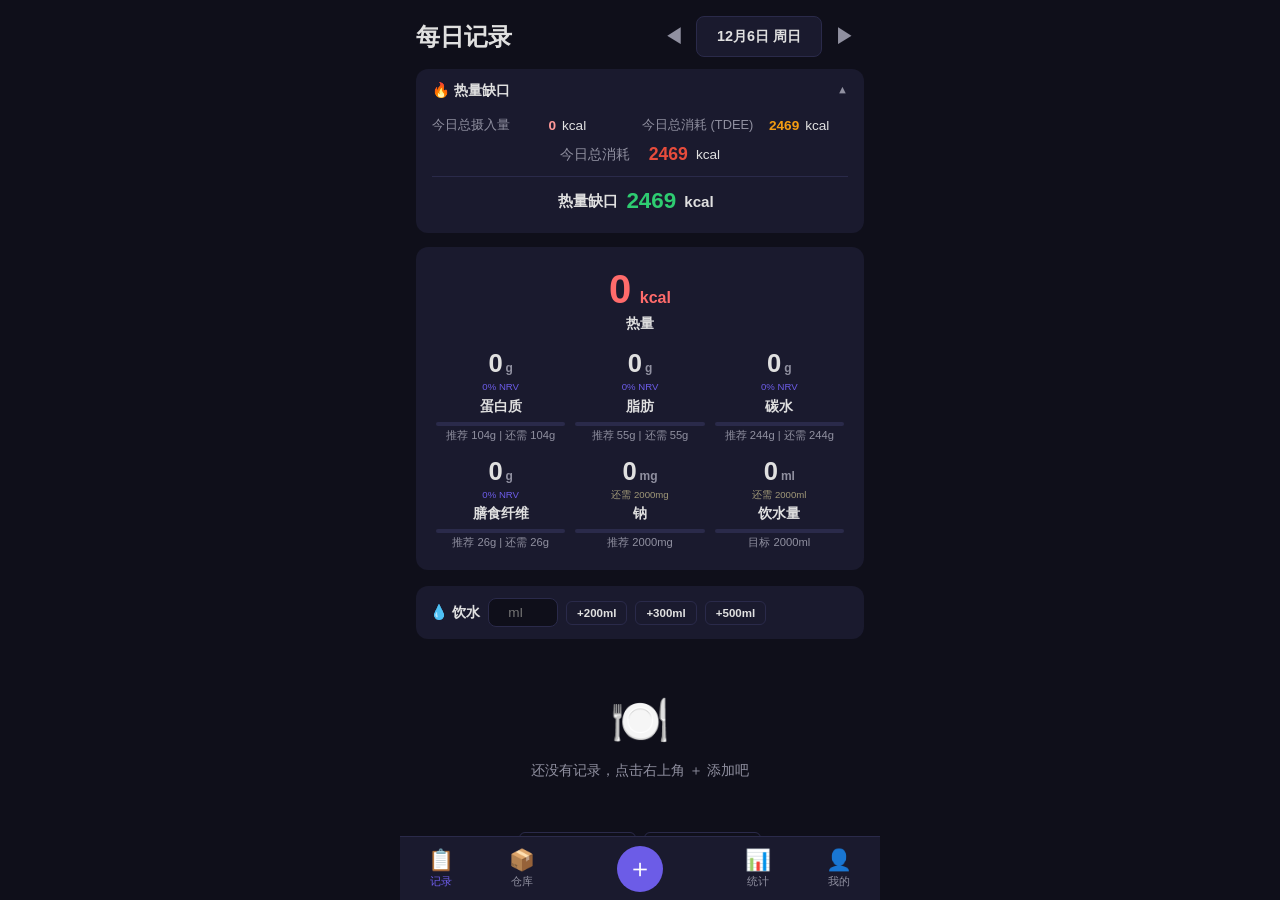
==== commit bec8e5ca: "fix: 日历居中、清除按钮逻辑、目标周期并入一行 - #cal-overlay 加居中对齐，日历弹窗不再缩在左上角 - 记录页日历隐藏清除按钮，清空回退到今天 - 目标周期输入框并入目标日期同一行，" ====
--- a/index.html
+++ b/index.html
@@ -17,7 +17,12 @@
       <div class="page-header">
         <h1>每日记录</h1>
         <div class="header-actions">
-          <input type="date" id="log-date" class="date-picker">
+          <div class="date-nav">
+            <button class="btn btn-icon btn-date-arrow" id="date-prev">◀</button>
+            <button class="btn btn-date" id="date-btn">--</button>
+            <button class="btn btn-icon btn-date-arrow" id="date-next">▶</button>
+          </div>
+          <input type="date" id="log-date" class="date-picker hidden">
         </div>
       </div>
 
@@ -531,7 +536,16 @@
           </div>
           <div class="pf-row">
             <label>目标日期</label>
-            <input type="date" id="pf-target-date" class="pf-select">
+            <button class="btn btn-date btn-date-sm" id="pf-target-date-btn">--</button>
+            <input type="date" id="pf-target-date" class="pf-select hidden">
+            <span class="pf-period-divider">|</span>
+            <div class="pf-period-inputs">
+              <input type="number" id="pf-target-months" class="pf-period-input" placeholder="0" min="0" max="36" step="1">
+              <span>个月</span>
+              <input type="number" id="pf-target-days" class="pf-period-input" placeholder="0" min="0" max="999" step="1">
+              <span>天</span>
+              <span class="pf-period-target" id="pf-period-target-date"></span>
+            </div>
           </div>
           <div class="pf-row">
             <label>饮水目标</label>
@@ -629,6 +643,39 @@
         <div class="empty-state"><p>暂无图表数据</p></div>
       </div>
     </div>
+
+    <!-- 日历选择器 -->
+    <div id="cal-overlay" class="overlay hidden">
+      <div class="cal-popup">
+        <div class="cal-header">
+          <button class="btn btn-icon btn-date-arrow" id="cal-prev-year">◀◀</button>
+          <button class="btn btn-icon btn-date-arrow" id="cal-prev-month">◀</button>
+          <span id="cal-month-year" class="cal-month-year"></span>
+          <button class="btn btn-icon btn-date-arrow" id="cal-next-month">▶</button>
+          <button class="btn btn-icon btn-date-arrow" id="cal-next-year">▶▶</button>
+        </div>
+        <div class="cal-weekdays">
+          <span>日</span><span>一</span><span>二</span><span>三</span><span>四</span><span>五</span><span>六</span>
+        </div>
+        <div class="cal-grid" id="cal-grid"></div>
+        <div class="cal-period" id="cal-period-wrap" style="display:none">
+          <div class="cal-period-divider"></div>
+          <div class="cal-period-row">
+            <span class="cal-period-label">距今天</span>
+            <input type="number" id="cal-months" class="pf-period-input" placeholder="0" min="0" max="36" step="1">
+            <span>个月</span>
+            <input type="number" id="cal-days" class="pf-period-input" placeholder="0" min="0" max="999" step="1">
+            <span>天</span>
+            <span class="pf-period-target" id="cal-period-result"></span>
+          </div>
+        </div>
+        <div class="cal-footer">
+          <button class="btn btn-sm" id="cal-today">今天</button>
+          <button class="btn btn-sm" id="cal-clear">清除</button>
+          <button class="btn btn-sm btn-primary" id="cal-confirm">确定</button>
+        </div>
+      </div>
+    </div>
   </div>
 
   <script src="js/storage.js"></script>
--- a/css/style.css
+++ b/css/style.css
@@ -304,6 +304,156 @@
   font-size: 0.85rem;
 }
 .date-picker::-webkit-calendar-picker-indicator { filter: invert(0.8); }
+.date-picker.hidden { display: none; }
+
+/* ====== Date Navigation ====== */
+.date-nav {
+  display: flex;
+  align-items: center;
+  gap: 2px;
+}
+.btn-date-arrow {
+  width: 30px;
+  height: 30px;
+  padding: 0;
+  border-radius: 50%;
+  background: transparent;
+  color: var(--text-secondary);
+  font-size: 0.7rem;
+  border: none;
+  cursor: pointer;
+  flex-shrink: 0;
+}
+.btn-date-arrow:hover { background: var(--border); color: var(--text); }
+.btn-date {
+  background: var(--surface);
+  border: 1px solid var(--border);
+  border-radius: var(--radius);
+  padding: 6px 14px;
+  color: var(--text);
+  font-size: 0.88rem;
+  font-weight: 600;
+  cursor: pointer;
+  min-width: 120px;
+  text-align: center;
+  white-space: nowrap;
+}
+.btn-date:hover { border-color: var(--primary); }
+.btn-date-sm { font-size: 0.8rem; padding: 5px 10px; min-width: 110px; }
+
+/* ====== Calendar Popup ====== */
+#cal-overlay {
+  align-items: center;
+  justify-content: center;
+}
+.cal-popup {
+  background: var(--surface);
+  border-radius: var(--radius-lg);
+  padding: 20px;
+  width: 320px;
+  max-width: 92vw;
+  box-shadow: var(--shadow-heavy);
+  margin: auto;
+}
+.cal-header {
+  display: flex;
+  align-items: center;
+  justify-content: space-between;
+  margin-bottom: 12px;
+  gap: 4px;
+}
+.cal-month-year {
+  font-size: 1.05rem;
+  font-weight: 700;
+  color: var(--text);
+  min-width: 110px;
+  text-align: center;
+}
+.cal-weekdays {
+  display: grid;
+  grid-template-columns: repeat(7, 1fr);
+  text-align: center;
+  font-size: 0.72rem;
+  color: var(--text-secondary);
+  margin-bottom: 6px;
+  padding: 0 4px;
+}
+.cal-weekdays span { padding: 4px 0; }
+.cal-grid {
+  display: grid;
+  grid-template-columns: repeat(7, 1fr);
+  gap: 2px;
+}
+.cal-day {
+  aspect-ratio: 1;
+  display: flex;
+  align-items: center;
+  justify-content: center;
+  border-radius: 50%;
+  font-size: 0.82rem;
+  color: var(--text);
+  cursor: pointer;
+  border: none;
+  background: transparent;
+}
+.cal-day:hover { background: var(--bg); }
+.cal-day.other-month { color: var(--text-secondary); opacity: 0.4; }
+.cal-day.today { font-weight: 700; color: var(--primary); }
+.cal-day.selected { background: var(--primary); color: #fff; font-weight: 700; }
+.cal-day.selected.today { background: var(--primary); color: #fff; }
+
+.cal-period-divider {
+  border-top: 1px solid var(--border);
+  margin: 12px 0 10px;
+}
+.cal-period-row {
+  display: flex;
+  align-items: center;
+  gap: 4px;
+  font-size: 0.8rem;
+  color: var(--text);
+  flex-wrap: wrap;
+}
+.cal-period-label { color: var(--text-secondary); margin-right: 2px; }
+
+.cal-footer {
+  display: flex;
+  justify-content: space-between;
+  margin-top: 14px;
+  gap: 8px;
+}
+
+/* ====== Profile Period Inputs ====== */
+.pf-period-inputs {
+  display: flex;
+  align-items: center;
+  gap: 4px;
+  font-size: 0.82rem;
+  color: var(--text-secondary);
+  flex-wrap: wrap;
+}
+.pf-period-input {
+  width: 50px;
+  padding: 5px 6px;
+  background: var(--surface);
+  border: 1px solid var(--border);
+  border-radius: var(--radius-sm);
+  color: var(--text);
+  font-size: 0.82rem;
+  text-align: center;
+}
+.pf-period-target {
+  font-size: 0.78rem;
+  color: var(--primary);
+  margin-left: 4px;
+  font-weight: 500;
+}
+.pf-target-period-row { align-items: flex-start; padding-top: 2px; }
+.pf-period-divider {
+  color: var(--border);
+  margin: 0 2px;
+  font-size: 0.85rem;
+}
 
 /* ====== Buttons ====== */
 .btn {
@@ -786,7 +936,7 @@
 .profile-section h3 { font-size: 1rem; margin-bottom: 14px; color: var(--text); font-weight: 700; }
 
 .profile-form { display: flex; flex-direction: column; gap: 14px; }
-.pf-row { display: flex; align-items: center; gap: 12px; }
+.pf-row { display: flex; align-items: center; gap: 12px; flex-wrap: wrap; }
 .pf-row > label { width: 60px; font-size: 0.85rem; flex-shrink: 0; color: var(--text-secondary); }
 .pf-row input {
   flex: 1;
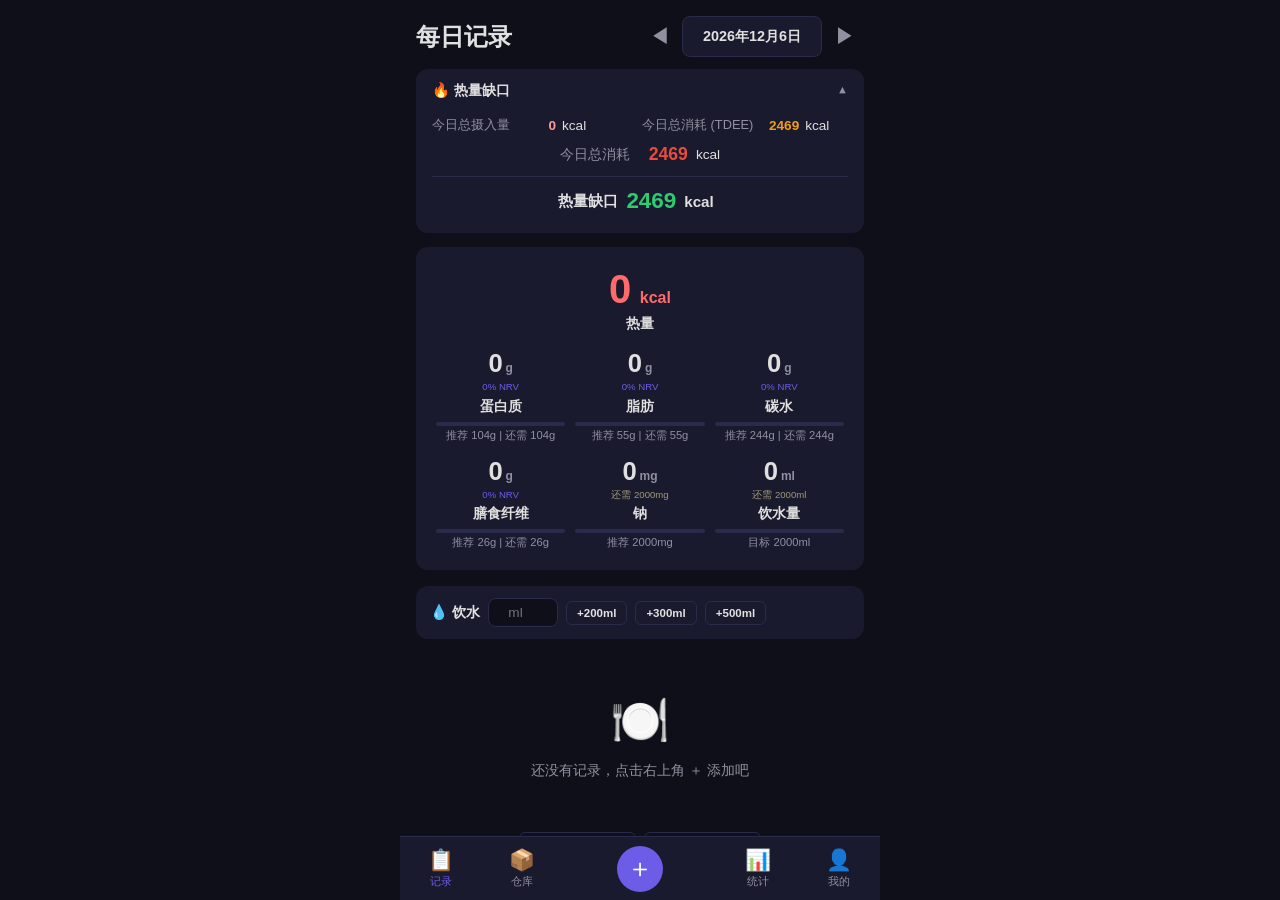
==== commit 63c4ed3a: "fix: BMR始终显示值(同日体脂率)，个月→月省空间，日历与目标日期双向同步 - BMR toggle控制可编辑性而非常显隐，未自定义时显示公式计算值(0.6透明+只读) - 月/天label从个" ====
--- a/index.html
+++ b/index.html
@@ -510,12 +510,12 @@
           </div>
           <div class="pf-row">
             <label>体脂率</label>
-            <input type="number" id="pf-bodyfat" placeholder="自动计算" step="0.1" min="3" max="55">
-            <span class="pf-unit">%</span>
             <label class="toggle-switch">
               <input type="checkbox" id="use-custom-bodyfat">
               <span class="toggle-slider"></span>
             </label>
+            <input type="number" id="pf-bodyfat" placeholder="自动计算" step="0.1" min="3" max="55">
+            <span class="pf-unit">%</span>
           </div>
           <div class="pf-row">
             <label>自定义 BMR</label>
@@ -523,10 +523,7 @@
               <input type="checkbox" id="use-custom-bmr">
               <span class="toggle-slider"></span>
             </label>
-          </div>
-          <div class="pf-row hidden" id="custom-bmr-row">
-            <label></label>
-            <input type="number" id="custom-bmr-value" placeholder="Apple Watch 静息能量" step="10" min="500" max="5000">
+            <input type="number" id="custom-bmr-value" class="pf-input-sm" placeholder="Apple Watch 静息能量" step="10" min="500" max="5000">
             <span class="pf-unit">kcal/天</span>
           </div>
           <div class="pf-row">
@@ -541,10 +538,9 @@
             <span class="pf-period-divider">|</span>
             <div class="pf-period-inputs">
               <input type="number" id="pf-target-months" class="pf-period-input" placeholder="0" min="0" max="36" step="1">
-              <span>个月</span>
+              <span>月</span>
               <input type="number" id="pf-target-days" class="pf-period-input" placeholder="0" min="0" max="999" step="1">
               <span>天</span>
-              <span class="pf-period-target" id="pf-period-target-date"></span>
             </div>
           </div>
           <div class="pf-row">
@@ -663,7 +659,7 @@
           <div class="cal-period-row">
             <span class="cal-period-label">距今天</span>
             <input type="number" id="cal-months" class="pf-period-input" placeholder="0" min="0" max="36" step="1">
-            <span>个月</span>
+            <span>月</span>
             <input type="number" id="cal-days" class="pf-period-input" placeholder="0" min="0" max="999" step="1">
             <span>天</span>
             <span class="pf-period-target" id="cal-period-result"></span>
--- a/css/style.css
+++ b/css/style.css
@@ -442,18 +442,13 @@
   font-size: 0.82rem;
   text-align: center;
 }
-.pf-period-target {
-  font-size: 0.78rem;
-  color: var(--primary);
-  margin-left: 4px;
-  font-weight: 500;
-}
 .pf-target-period-row { align-items: flex-start; padding-top: 2px; }
 .pf-period-divider {
   color: var(--border);
   margin: 0 2px;
   font-size: 0.85rem;
 }
+.pf-input-sm { width: 70px; }
 
 /* ====== Buttons ====== */
 .btn {
@@ -1380,8 +1375,8 @@
 .deficit-kcal-intake { color: var(--kcal-intake); font-weight: 700; }
 .deficit-kcal-out { color: var(--kcal-deficit-out); font-weight: 700; }
 .deficit-kcal-tdee { color: var(--warning); font-weight: 700; }
-.delta-target { color: var(--kcal-deficit-out); }
-.delta-exercise { color: var(--warning); }
+.delta-row strong.delta-target { color: var(--kcal-deficit-out); }
+.delta-row strong.delta-exercise { color: var(--warning); }
 .nrv-remain-text { font-size: 0.6rem; color: var(--nrv-remain); font-weight: 500; }
 
 .pantry-quick-log .pq-btn {
